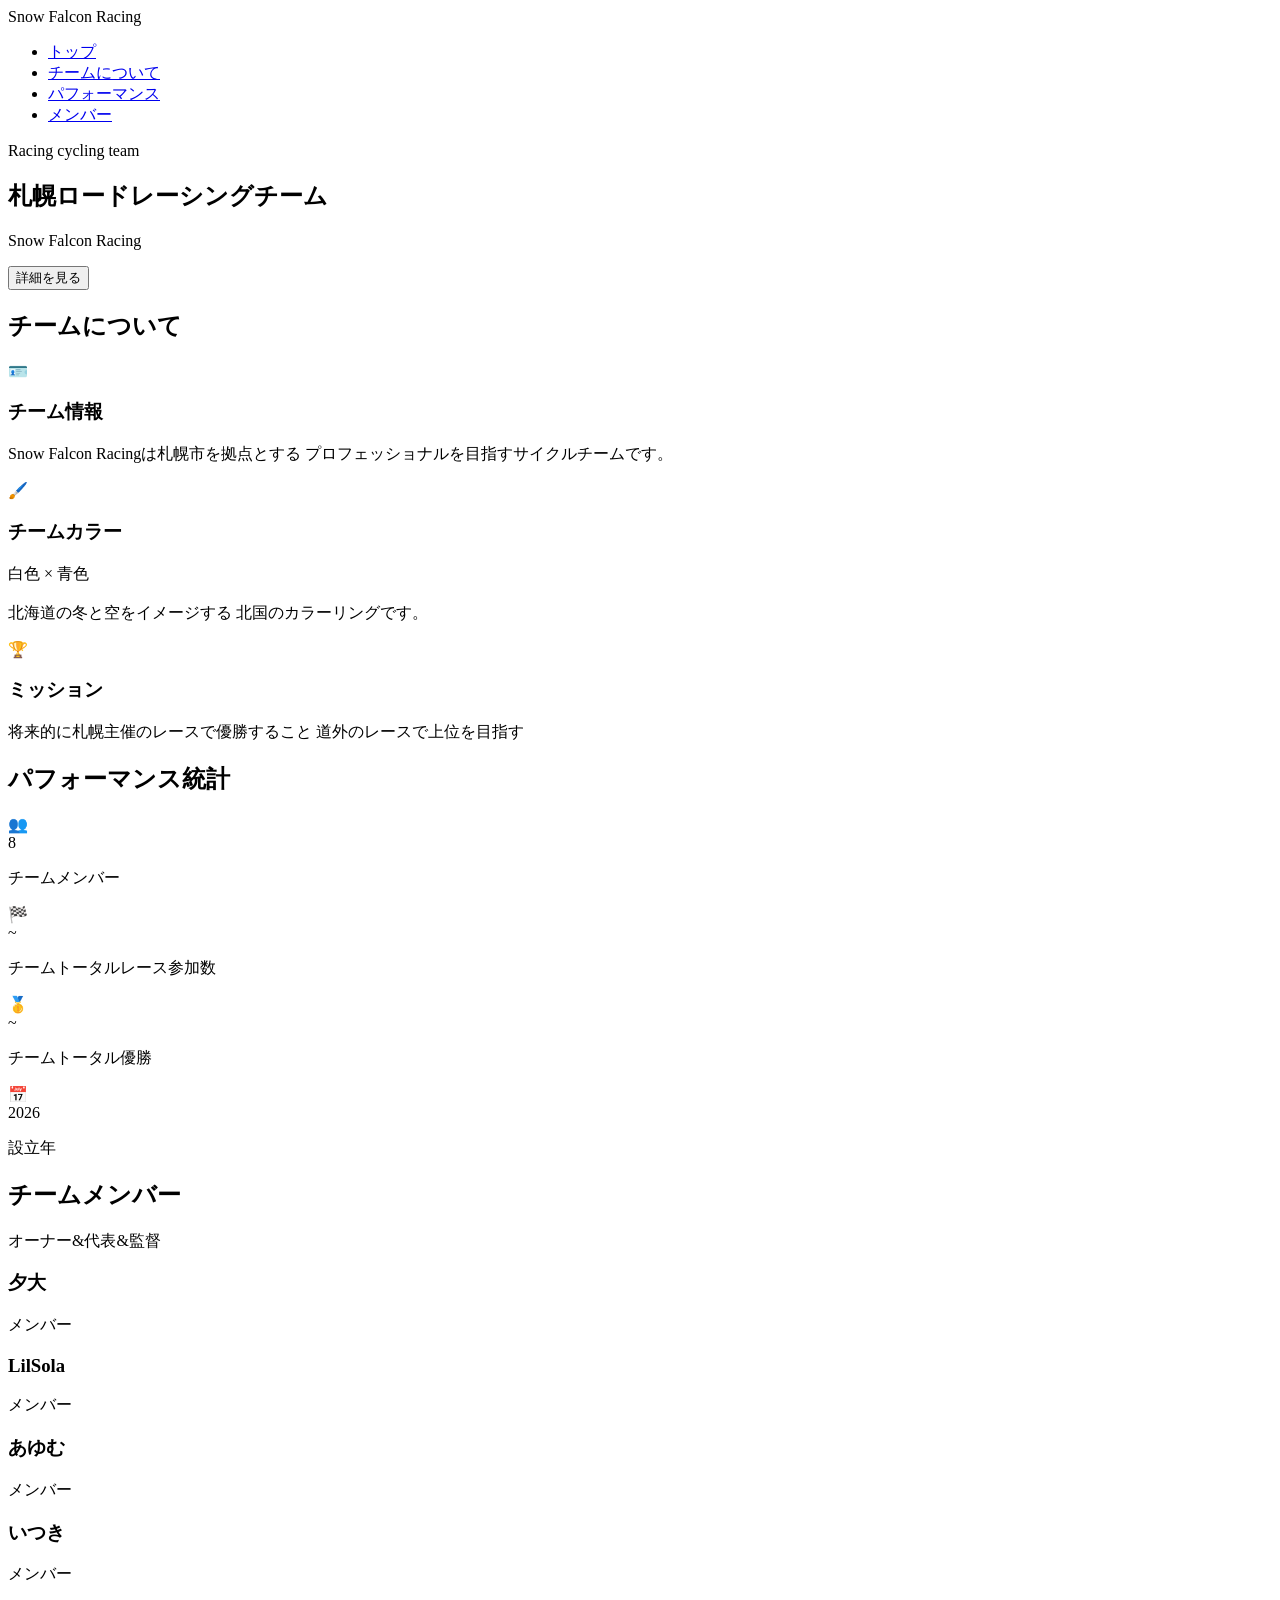
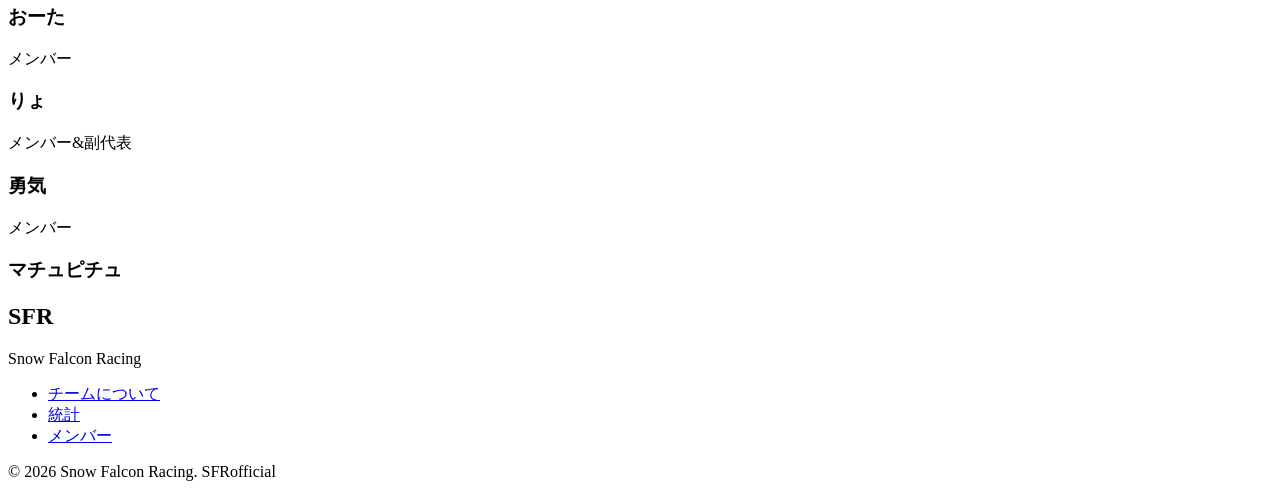
==== index.html @ 0fd49807 "Update index.html" ====
<!DOCTYPE html>
<html lang="ja">
<head>
    <meta charset="UTF-8">
    <meta name="viewport" content="width=device-width, initial-scale=1.0">
    <title>Snow Falcon Racing | SFR - Racing cycling team</title>
    
    <link rel="preconnect" href="https://fonts.googleapis.com">
    <link rel="preconnect" href="https://fonts.gstatic.com" crossorigin>
    <link href="https://fonts.googleapis.com/css2?family=Montserrat:wght@300;400;600;700;800;900&family=Noto+Sans+JP:wght@300;400;500;700;900&family=Space+Grotesk:wght@500;700&display=swap" rel="stylesheet">
    
    <link rel="stylesheet" href="style.css">
</head>

<body>

<header>
    <div class="nav">
        <div class="logo">
            <span class="logo-text">Snow Falcon Racing</span>
        </div>

        <ul>
            <li><a href="#hero">トップ</a></li>
            <li><a href="#about">チームについて</a></li>
            <li><a href="#stats">パフォーマンス</a></li>
            <li><a href="#members">メンバー</a></li>
        </ul>
    </div>
</header>

<section class="hero" id="hero">
    <div class="hero-content">
        <div class="hero-badge hidden">Racing cycling team</div>
        <h1>札幌ロードレーシングチーム</h1>
        <p class="hero-subtitle">Snow Falcon Racing</p>
        <button class="hero-btn">詳細を見る</button>
    </div>
    <div class="hero-decor"></div>
</section>

<section id="about" class="about-section">
    <div class="section-header">
        <h2 class="section-title hidden">チームについて</h2>
        <div class="section-underline"></div>
    </div>

    <div class="about">
        <div class="about-box hidden">
            <div class="about-icon">🪪</div>
            <h3>チーム情報</h3>
            <p>
                Snow Falcon Racingは札幌市を拠点とする
                プロフェッショナルを目指すサイクルチームです。
            </p>
        </div>

        <div class="about-box hidden">
            <div class="about-icon">🖌️</div>
            <h3>チームカラー</h3>
            <p>
                白色 × 青色<br><br>
               北海道の冬と空をイメージする
                北国のカラーリングです。
            </p>
        </div>

        <div class="about-box hidden">
            <div class="about-icon">🏆</div>
            <h3>ミッション</h3>
            <p>
                将来的に札幌主催のレースで優勝すること
                道外のレースで上位を目指す
            </p>
        </div>
    </div>
</section>

<section id="stats" class="stats-section">
    <div class="section-header">
        <h2 class="section-title hidden">パフォーマンス統計</h2>
        <div class="section-underline"></div>
    </div>

    <div class="stats">
        <div class="stat hidden">
            <div class="stat-icon">👥</div>
            <div class="number" data-target="8">8</div>
            <p>チームメンバー</p>
        </div>

        <div class="stat hidden">
            <div class="stat-icon">🏁</div>
            <div class="number" data-target="~">~</div>
            <p>チームトータルレース参加数</p>
        </div>

        <div class="stat hidden">
            <div class="stat-icon">🥇</div>
            <div class="number" data-target="~">~</div>
            <p>チームトータル優勝</p>
        </div>

        <div class="stat hidden">
            <div class="stat-icon">📅</div>
            <div class="number" data-target="2026">2026</div>
            <p>設立年</p>
        </div>
    </div>
</section>

<section id="members" class="members-section">
    <div class="section-header">
        <h2 class="section-title hidden">チームメンバー</h2>
        <div class="section-underline"></div>
    </div>

    <div class="members">
        <div class="member hidden">
            <div class="member-card">
                <div class="member-avatar" style="background: linear-gradient(135deg, #0066ff 0%, #0052cc 100%);"></div>
                <div class="member-badge">オーナー&代表&監督</div>
                <h3>夕大</h3>
            </div>
        </div>

        <div class="member hidden">
            <div class="member-card">
                <div class="member-avatar" style="background: linear-gradient(135deg, #00d4ff 0%, #0099ff 100%);"></div>
                <div class="member-badge">メンバー</div>
                <h3>LilSola</h3>
            </div>
        </div>

        <div class="member hidden">
            <div class="member-card">
                <div class="member-avatar" style="background: linear-gradient(135deg, #00d4ff 0%, #0099ff 100%);"></div>
                <div class="member-badge">メンバー</div>
                <h3>あゆむ</h3>
            </div>
        </div>

        <div class="member hidden">
            <div class="member-card">
                <div class="member-avatar" style="background: linear-gradient(135deg, #00d4ff 0%, #0099ff 100%);"></div>
                <div class="member-badge">メンバー</div>
                <h3>いつき</h3>
            </div>
        </div>

        <div class="member hidden">
            <div class="member-card">
                <div class="member-avatar" style="background: linear-gradient(135deg, #00d4ff 0%, #0099ff 100%);"></div>
                <div class="member-badge">メンバー</div>
                <h3>おーた</h3>
            </div>
        </div>

        <div class="member hidden">
            <div class="member-card">
                <div class="member-avatar" style="background: linear-gradient(135deg, #00d4ff 0%, #0099ff 100%);"></div>
                <div class="member-badge">メンバー</div>
                <h3>りょ</h3>
            </div>
        </div>

        <div class="member hidden">
            <div class="member-card">
                <div class="member-avatar" style="background: linear-gradient(135deg, #00d4ff 0%, #0099ff 100%);"></div>
                <div class="member-badge">メンバー&副代表</div>
                <h3>勇気</h3>
            </div>
        </div>

        <div class="member hidden">
            <div class="member-card">
                <div class="member-avatar" style="background: linear-gradient(135deg, #00d4ff 0%, #0099ff 100%);"></div>
                <div class="member-badge">メンバー</div>
                <h3>マチュピチュ</h3>
            </div>
        </div>
    </div>
</section>

<footer>
    <div class="footer-content">
        <div class="footer-brand">
            <h2>SFR</h2>
            <p>Snow Falcon Racing</p>
        </div>
        <div class="footer-links">
            <ul>
                <li><a href="#about">チームについて</a></li>
                <li><a href="#stats">統計</a></li>
                <li><a href="#members">メンバー</a></li>
            </ul>
        </div>
        <div class="footer-info">
            <p>&copy; 2026 Snow Falcon Racing. SFRofficial</p>
        </div>
    </div>
</footer>

<script src="script.js"></script>
</body>
</html>
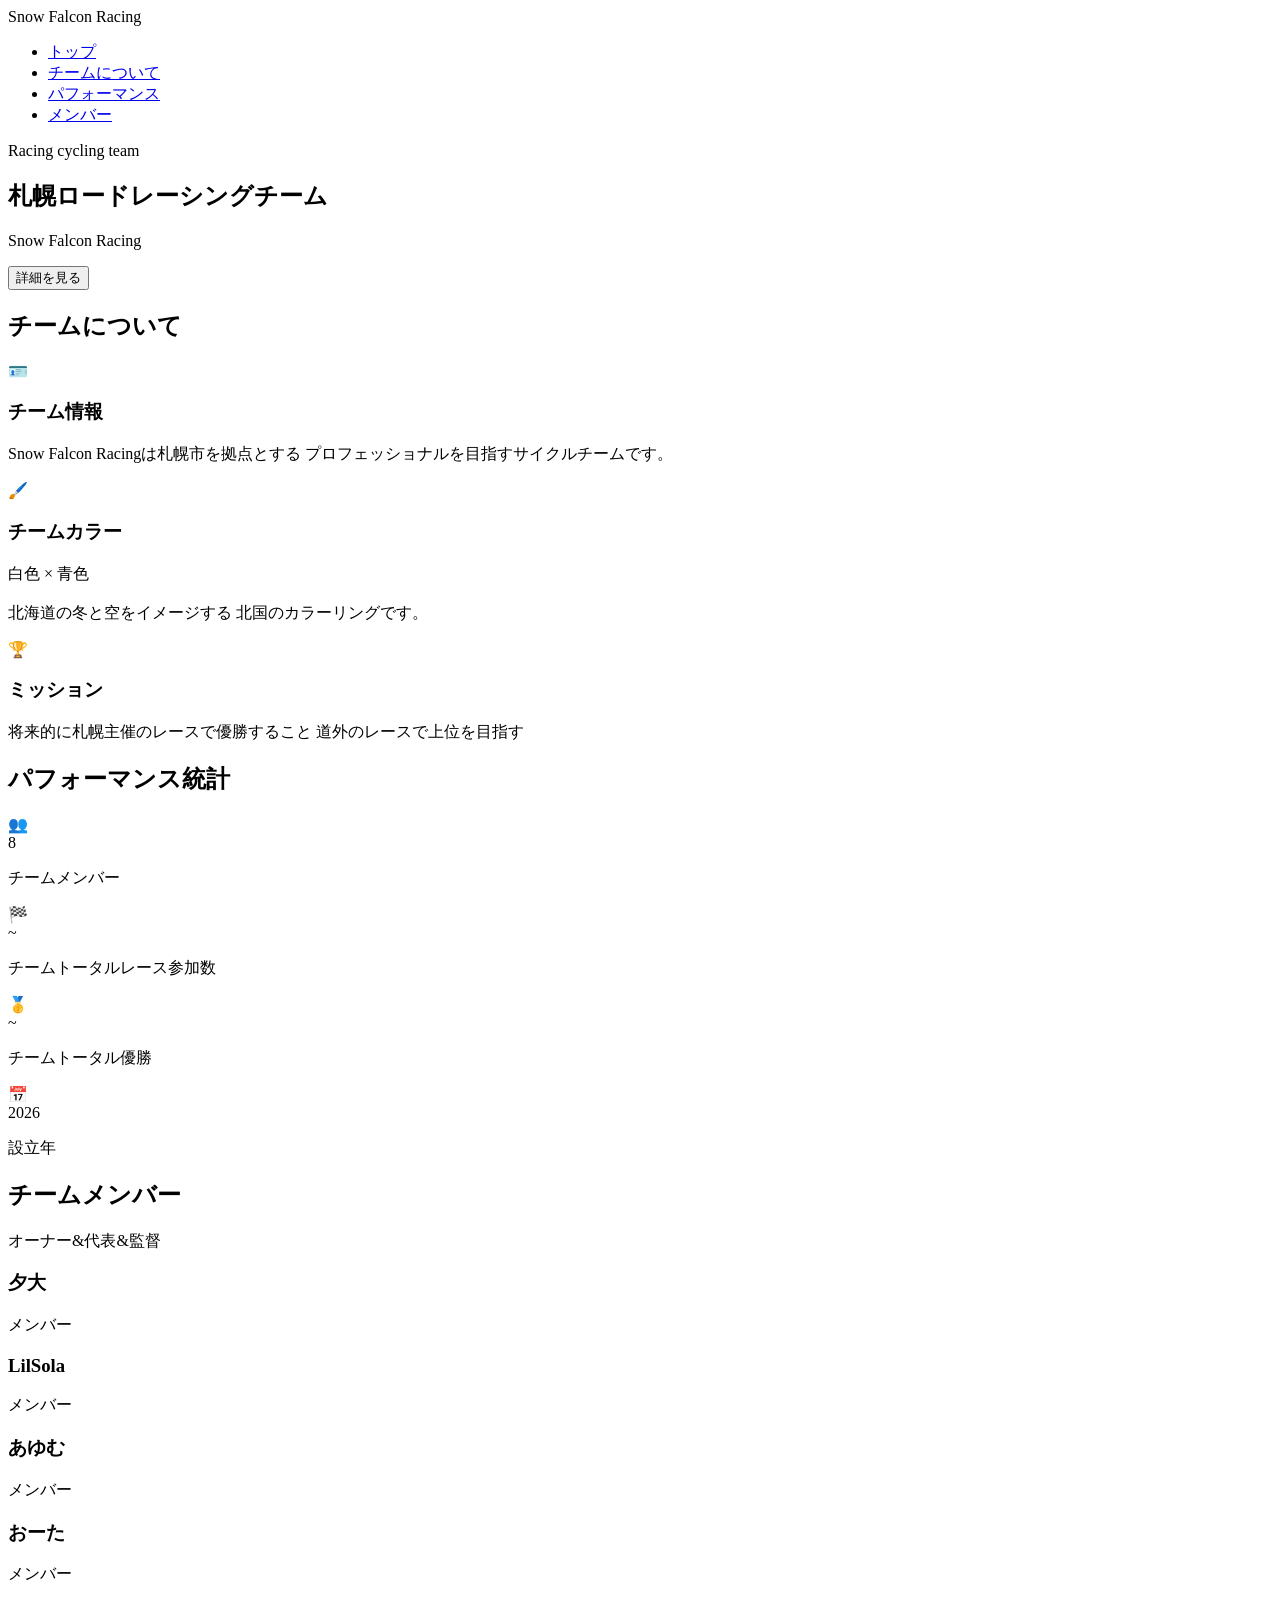
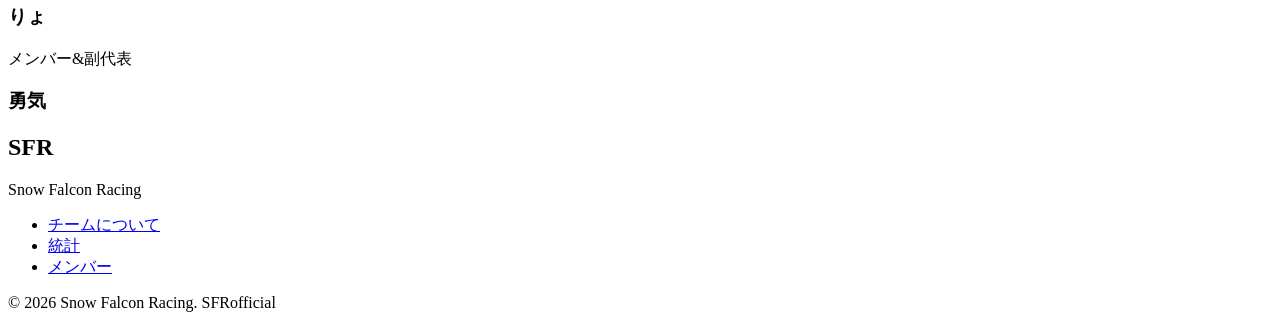
==== commit cc723d40: "Update index.html" ====
--- a/index.html
+++ b/index.html
@@ -144,14 +144,6 @@
             <div class="member-card">
                 <div class="member-avatar" style="background: linear-gradient(135deg, #00d4ff 0%, #0099ff 100%);"></div>
                 <div class="member-badge">メンバー</div>
-                <h3>いつき</h3>
-            </div>
-        </div>
-
-        <div class="member hidden">
-            <div class="member-card">
-                <div class="member-avatar" style="background: linear-gradient(135deg, #00d4ff 0%, #0099ff 100%);"></div>
-                <div class="member-badge">メンバー</div>
                 <h3>おーた</h3>
             </div>
         </div>
@@ -169,14 +161,6 @@
                 <div class="member-avatar" style="background: linear-gradient(135deg, #00d4ff 0%, #0099ff 100%);"></div>
                 <div class="member-badge">メンバー&副代表</div>
                 <h3>勇気</h3>
-            </div>
-        </div>
-
-        <div class="member hidden">
-            <div class="member-card">
-                <div class="member-avatar" style="background: linear-gradient(135deg, #00d4ff 0%, #0099ff 100%);"></div>
-                <div class="member-badge">メンバー</div>
-                <h3>マチュピチュ</h3>
             </div>
         </div>
     </div>
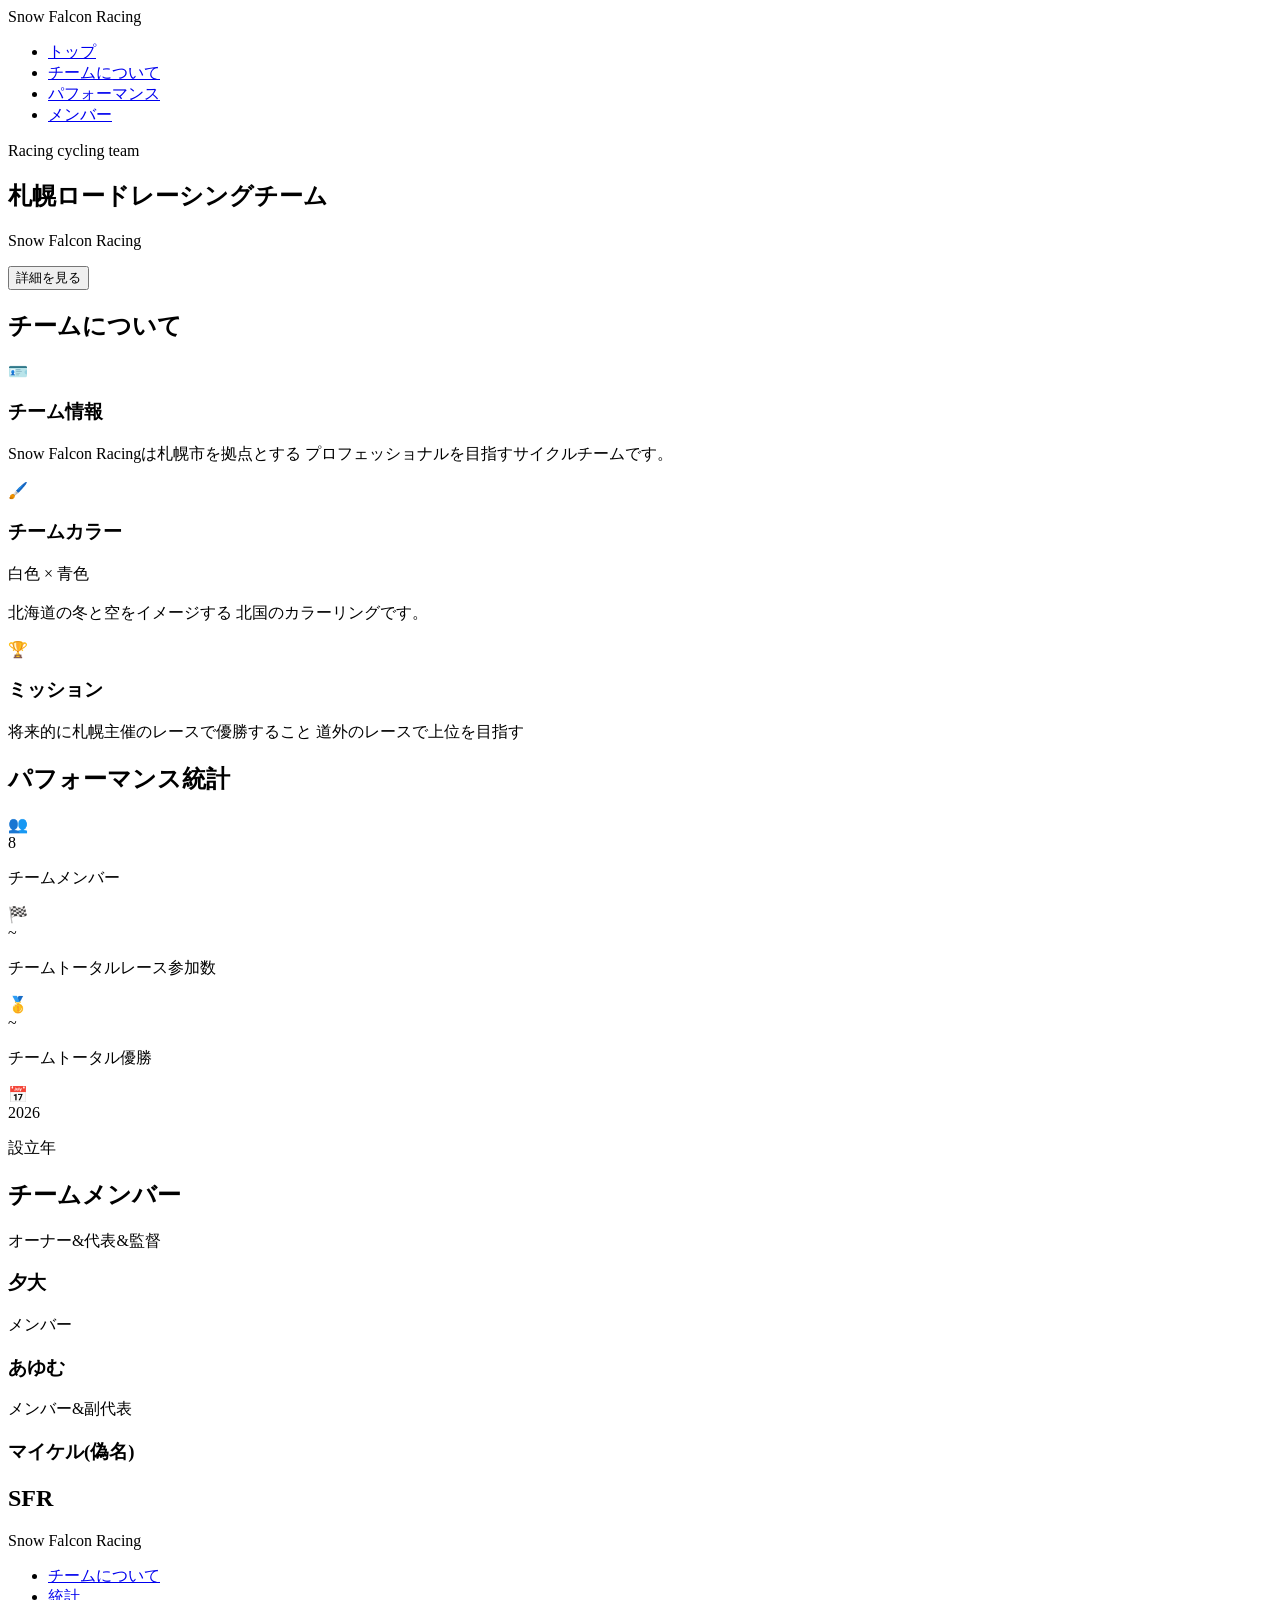
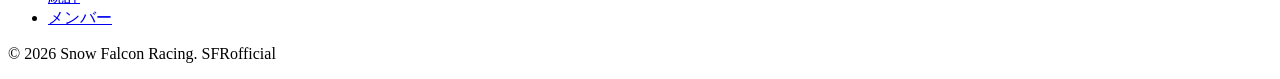
==== commit 43ab55b0: "Update index.html" ====
--- a/index.html
+++ b/index.html
@@ -3,7 +3,9 @@
 <head>
     <meta charset="UTF-8">
     <meta name="viewport" content="width=device-width, initial-scale=1.0">
+    <meta name="google-site-verification" content="M2JItRleHgGMWrT77ZEHd4UC_rZII-QLn0XaBWPsaT0" />
     <title>Snow Falcon Racing | SFR - Racing cycling team</title>
+    <meta name='description' content='Snow Falcon Racingは札幌市を拠点とする プロフェッショナルを目指すサイクルチームです。'>
     
     <link rel="preconnect" href="https://fonts.googleapis.com">
     <link rel="preconnect" href="https://fonts.gstatic.com" crossorigin>
@@ -128,14 +130,6 @@
             <div class="member-card">
                 <div class="member-avatar" style="background: linear-gradient(135deg, #00d4ff 0%, #0099ff 100%);"></div>
                 <div class="member-badge">メンバー</div>
-                <h3>LilSola</h3>
-            </div>
-        </div>
-
-        <div class="member hidden">
-            <div class="member-card">
-                <div class="member-avatar" style="background: linear-gradient(135deg, #00d4ff 0%, #0099ff 100%);"></div>
-                <div class="member-badge">メンバー</div>
                 <h3>あゆむ</h3>
             </div>
         </div>
@@ -143,24 +137,8 @@
         <div class="member hidden">
             <div class="member-card">
                 <div class="member-avatar" style="background: linear-gradient(135deg, #00d4ff 0%, #0099ff 100%);"></div>
-                <div class="member-badge">メンバー</div>
-                <h3>おーた</h3>
-            </div>
-        </div>
-
-        <div class="member hidden">
-            <div class="member-card">
-                <div class="member-avatar" style="background: linear-gradient(135deg, #00d4ff 0%, #0099ff 100%);"></div>
-                <div class="member-badge">メンバー</div>
-                <h3>りょ</h3>
-            </div>
-        </div>
-
-        <div class="member hidden">
-            <div class="member-card">
-                <div class="member-avatar" style="background: linear-gradient(135deg, #00d4ff 0%, #0099ff 100%);"></div>
                 <div class="member-badge">メンバー&副代表</div>
-                <h3>勇気</h3>
+                <h3>マイケル(偽名)</h3>
             </div>
         </div>
     </div>
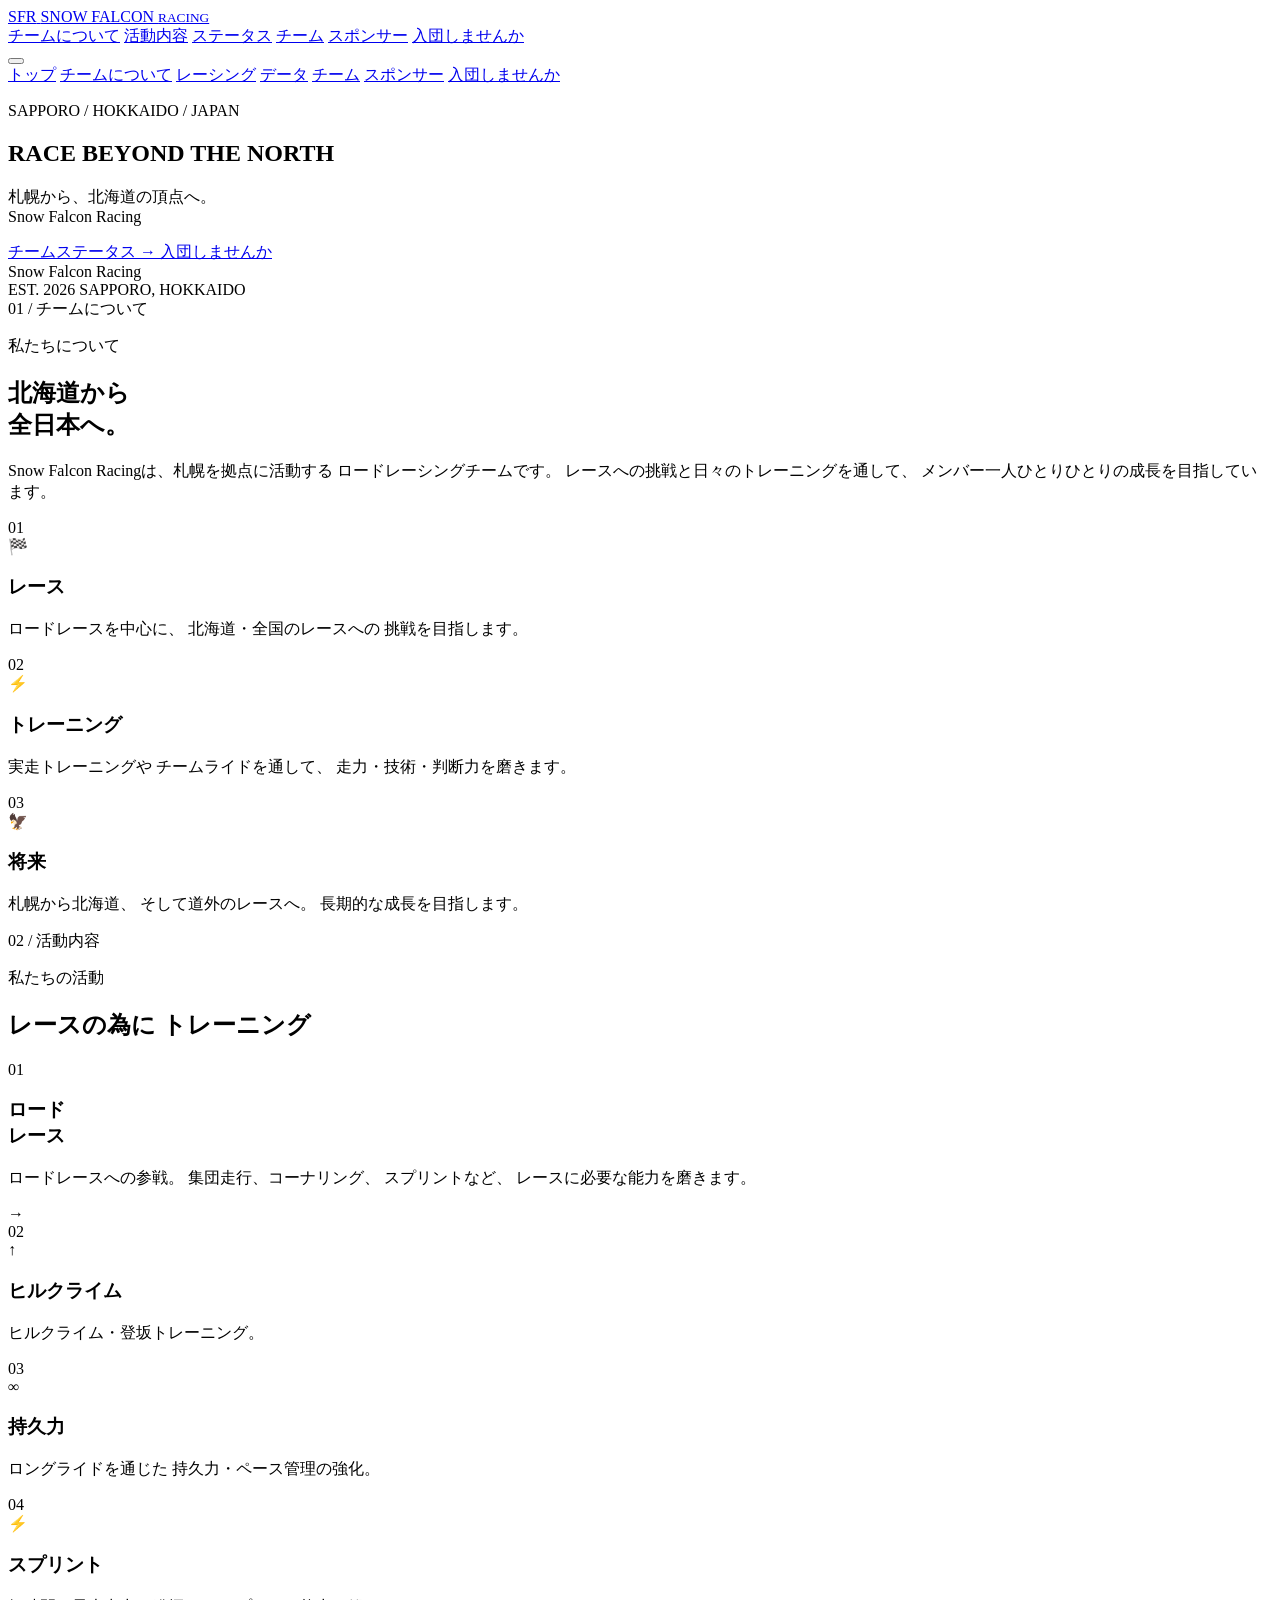
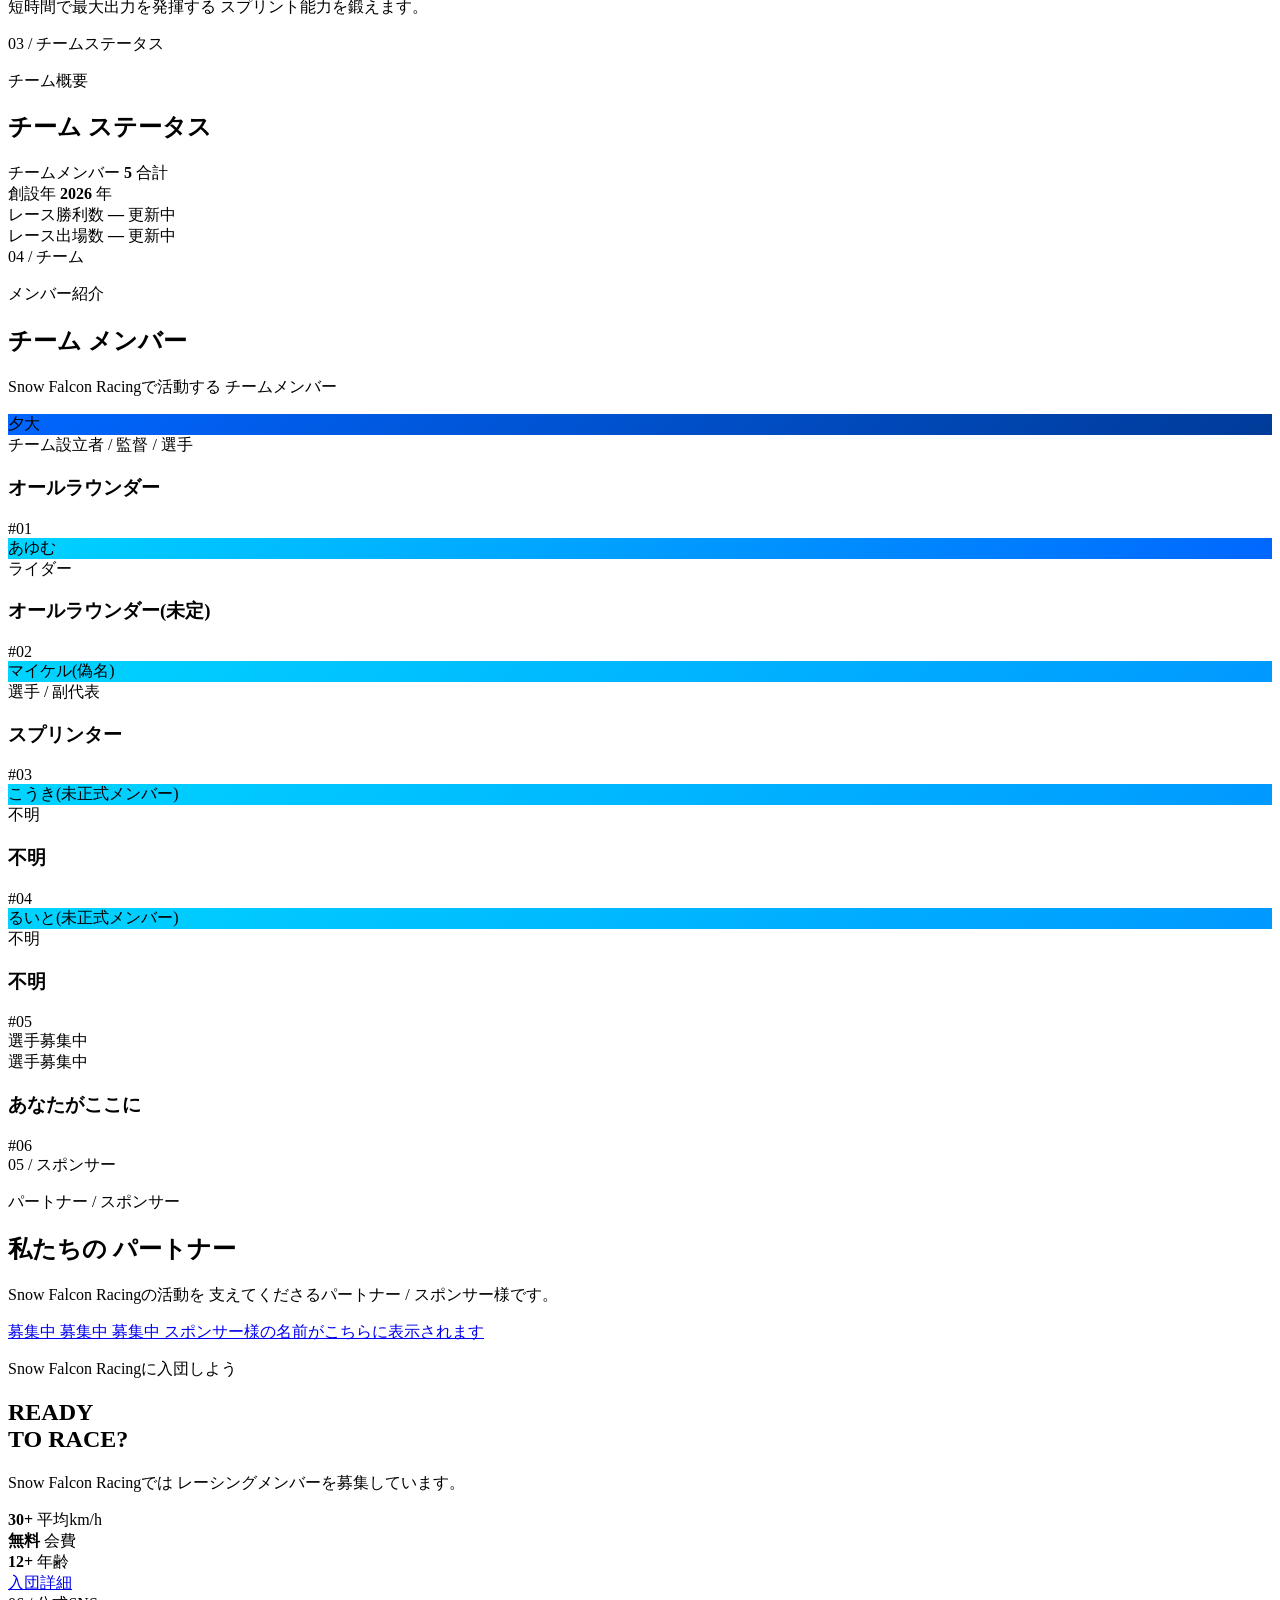
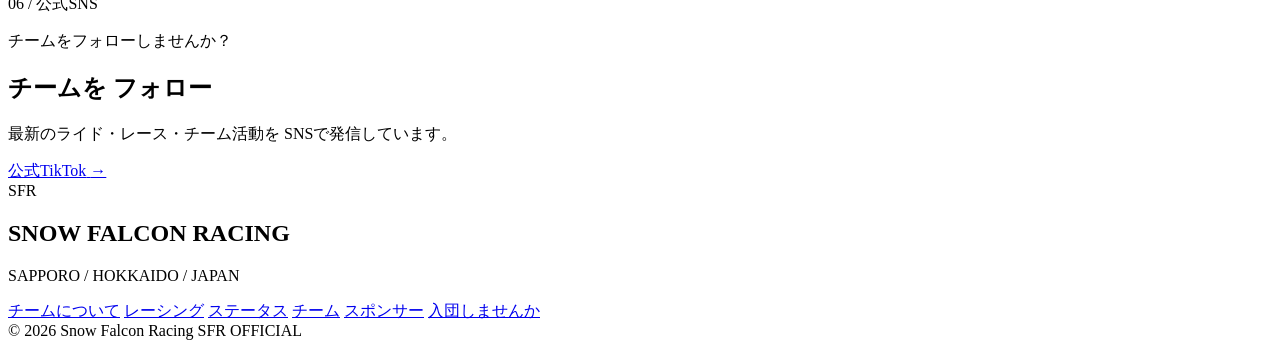
==== commit 515098d4: "Update index.html" ====
--- a/index.html
+++ b/index.html
@@ -3,166 +3,886 @@
 <head>
     <meta charset="UTF-8">
     <meta name="viewport" content="width=device-width, initial-scale=1.0">
-    <meta name="google-site-verification" content="M2JItRleHgGMWrT77ZEHd4UC_rZII-QLn0XaBWPsaT0" />
-    <title>Snow Falcon Racing | SFR - Racing cycling team</title>
-    <meta name='description' content='Snow Falcon Racingは札幌市を拠点とする プロフェッショナルを目指すサイクルチームです。'>
-    
+
+    <meta
+        name="google-site-verification"
+        content="M2JItRleHgGMWrT77ZEHd4UC_rZII-QLn0XaBWPsaT0"
+    >
+
+    <title>Snow Falcon Racing | SFR - Racing Cycling Team</title>
+
+    <meta
+        name="description"
+        content="Snow Falcon Racingは札幌を拠点に活動するロードレーシングチーム。北海道から全国のレースへ挑戦しています。"
+    >
+
     <link rel="preconnect" href="https://fonts.googleapis.com">
     <link rel="preconnect" href="https://fonts.gstatic.com" crossorigin>
-    <link href="https://fonts.googleapis.com/css2?family=Montserrat:wght@300;400;600;700;800;900&family=Noto+Sans+JP:wght@300;400;500;700;900&family=Space+Grotesk:wght@500;700&display=swap" rel="stylesheet">
-    
+
+    <link
+        href="https://fonts.googleapis.com/css2?family=Montserrat:wght@300;400;600;700;800;900&family=Noto+Sans+JP:wght@300;400;500;700;900&family=Space+Grotesk:wght@500;700&display=swap"
+        rel="stylesheet"
+    >
+
     <link rel="stylesheet" href="style.css">
 </head>
 
 <body>
 
-<header>
+<!-- =========================
+     HEADER
+========================= -->
+
+<header class="site-header">
+
     <div class="nav">
-        <div class="logo">
-            <span class="logo-text">Snow Falcon Racing</span>
-        </div>
-
-        <ul>
-            <li><a href="#hero">トップ</a></li>
-            <li><a href="#about">チームについて</a></li>
-            <li><a href="#stats">パフォーマンス</a></li>
-            <li><a href="#members">メンバー</a></li>
-        </ul>
-    </div>
+
+        <a href="#hero" class="logo">
+            <span class="logo-mark">SFR</span>
+
+            <span class="logo-text">
+                SNOW FALCON
+                <small>RACING</small>
+            </span>
+        </a>
+
+        <nav class="desktop-nav">
+            <a href="#about">チームについて</a>
+            <a href="#racing">活動内容</a>
+            <a href="#stats">ステータス</a>
+            <a href="#members">チーム</a>
+            <a href="#sponsors">スポンサー</a>
+            <a href="#join" class="nav-join">入団しませんか</a>
+        </nav>
+
+        <button class="menu-button" aria-label="メニュー">
+            <span></span>
+            <span></span>
+            <span></span>
+        </button>
+
+    </div>
+
 </header>
 
+
+<!-- =========================
+     MOBILE MENU
+========================= -->
+
+<div class="mobile-menu">
+
+    <a href="#hero">トップ</a>
+    <a href="#about">チームについて</a>
+    <a href="#racing">レーシング</a>
+    <a href="#stats">データ</a>
+    <a href="#members">チーム</a>
+    <a href="#sponsors">スポンサー</a>
+    <a href="#join">入団しませんか</a>
+
+</div>
+
+
+<main>
+
+<!-- =========================
+     HERO
+========================= -->
+
 <section class="hero" id="hero">
+
+    <div class="hero-grid"></div>
+
     <div class="hero-content">
-        <div class="hero-badge hidden">Racing cycling team</div>
-        <h1>札幌ロードレーシングチーム</h1>
-        <p class="hero-subtitle">Snow Falcon Racing</p>
-        <button class="hero-btn">詳細を見る</button>
-    </div>
-    <div class="hero-decor"></div>
+
+        <p class="hero-kicker">
+            SAPPORO / HOKKAIDO / JAPAN
+        </p>
+
+        <h1>
+            RACE
+            <span>BEYOND</span>
+            THE NORTH
+        </h1>
+
+        <p class="hero-description">
+            札幌から、北海道の頂点へ。<br>
+            Snow Falcon Racing
+        </p>
+
+        <div class="hero-buttons">
+
+            <a href="#about" class="primary-button">
+                チームステータス
+                <span>→</span>
+            </a>
+
+            <a href="#join" class="secondary-button">
+                入団しませんか
+            </a>
+
+        </div>
+
+    </div>
+
+    <div class="hero-side-text">
+        Snow Falcon Racing
+    </div>
+
+    <div class="hero-bottom">
+
+        <span>EST. 2026</span>
+
+        <span class="hero-line"></span>
+
+        <span>SAPPORO, HOKKAIDO</span>
+
+    </div>
+
 </section>
 
-<section id="about" class="about-section">
+
+<!-- =========================
+     ABOUT
+========================= -->
+
+<section id="about" class="about-section section">
+
+    <div class="section-label">
+        01 / チームについて
+    </div>
+
     <div class="section-header">
-        <h2 class="section-title hidden">チームについて</h2>
-        <div class="section-underline"></div>
-    </div>
-
-    <div class="about">
-        <div class="about-box hidden">
-            <div class="about-icon">🪪</div>
-            <h3>チーム情報</h3>
+
+        <div>
+            <p class="eyebrow">私たちについて</p>
+
+            <h2>
+                北海道から<br>
+                <span>全日本へ。</span>
+            </h2>
+        </div>
+
+        <p class="section-lead">
+            Snow Falcon Racingは、札幌を拠点に活動する
+            ロードレーシングチームです。
+            レースへの挑戦と日々のトレーニングを通して、
+            メンバー一人ひとりひとりの成長を目指しています。
+        </p>
+
+    </div>
+
+
+    <div class="about-grid">
+
+        <article class="about-card">
+
+            <span class="card-number">01</span>
+
+            <div class="about-icon">
+                🏁
+            </div>
+
+            <h3>レース</h3>
+
             <p>
-                Snow Falcon Racingは札幌市を拠点とする
-                プロフェッショナルを目指すサイクルチームです。
+                ロードレースを中心に、
+                北海道・全国のレースへの
+                挑戦を目指します。
             </p>
-        </div>
-
-        <div class="about-box hidden">
-            <div class="about-icon">🖌️</div>
-            <h3>チームカラー</h3>
+
+        </article>
+
+
+        <article class="about-card">
+
+            <span class="card-number">02</span>
+
+            <div class="about-icon">
+                ⚡
+            </div>
+
+            <h3>トレーニング</h3>
+
             <p>
-                白色 × 青色<br><br>
-               北海道の冬と空をイメージする
-                北国のカラーリングです。
+                実走トレーニングや
+                チームライドを通して、
+                走力・技術・判断力を磨きます。
             </p>
-        </div>
-
-        <div class="about-box hidden">
-            <div class="about-icon">🏆</div>
-            <h3>ミッション</h3>
+
+        </article>
+
+
+        <article class="about-card">
+
+            <span class="card-number">03</span>
+
+            <div class="about-icon">
+                🦅
+            </div>
+
+            <h3>将来</h3>
+
             <p>
-                将来的に札幌主催のレースで優勝すること
-                道外のレースで上位を目指す
+                札幌から北海道、
+                そして道外のレースへ。
+                長期的な成長を目指します。
             </p>
-        </div>
-    </div>
+
+        </article>
+
+    </div>
+
 </section>
 
-<section id="stats" class="stats-section">
+
+<!-- =========================
+     RACING
+========================= -->
+
+<section id="racing" class="racing-section section">
+
+    <div class="section-label">
+        02 / 活動内容
+    </div>
+
+    <div class="racing-heading">
+
+        <p class="eyebrow">私たちの活動</p>
+
+        <h2>
+            レースの為に
+            <span>トレーニング</span>
+        </h2>
+
+    </div>
+
+
+    <div class="racing-grid">
+
+        <article class="race-card race-main">
+
+            <div class="race-overlay"></div>
+
+            <div class="race-content">
+
+                <span class="race-number">01</span>
+
+                <h3>
+                    ロード<br>
+                    レース
+                </h3>
+
+                <p>
+                    ロードレースへの参戦。
+                    集団走行、コーナリング、
+                    スプリントなど、
+                    レースに必要な能力を磨きます。
+                </p>
+
+                <span class="race-arrow">→</span>
+
+            </div>
+
+        </article>
+
+
+        <article class="race-card">
+
+            <span class="race-number">02</span>
+
+            <div class="race-symbol">↑</div>
+
+            <h3>ヒルクライム</h3>
+
+            <p>
+                ヒルクライム・登坂トレーニング。
+            </p>
+
+        </article>
+
+
+        <article class="race-card">
+
+            <span class="race-number">03</span>
+
+            <div class="race-symbol">∞</div>
+
+            <h3>持久力</h3>
+
+            <p>
+                ロングライドを通じた
+                持久力・ペース管理の強化。
+            </p>
+
+        </article>
+
+
+        <article class="race-card">
+
+            <span class="race-number">04</span>
+
+            <div class="race-symbol">⚡</div>
+
+            <h3>スプリント</h3>
+
+            <p>
+                短時間で最大出力を発揮する
+                スプリント能力を鍛えます。
+            </p>
+
+        </article>
+
+    </div>
+
+</section>
+
+
+<!-- =========================
+     TEAM DATA
+========================= -->
+
+<section id="stats" class="stats-section section">
+
+    <div class="section-label">
+        03 / チームステータス
+    </div>
+
+    <div class="stats-header">
+
+        <p class="eyebrow">チーム概要</p>
+
+        <h2>
+            チーム
+            <span>ステータス</span>
+        </h2>
+
+    </div>
+
+
+    <div class="stats-grid">
+
+        <div class="stat-card">
+
+            <span class="stat-label">
+                チームメンバー
+            </span>
+
+            <strong
+                class="number"
+                data-target="5"
+            >
+                5
+            </strong>
+
+            <span class="stat-unit">
+                合計
+            </span>
+
+        </div>
+
+
+        <div class="stat-card">
+
+            <span class="stat-label">
+                創設年
+            </span>
+
+            <strong
+                class="number"
+                data-target="2026"
+            >
+                2026
+            </strong>
+
+            <span class="stat-unit">
+                年
+            </span>
+
+        </div>
+
+
+        <div class="stat-card">
+
+            <span class="stat-label">
+                レース勝利数
+            </span>
+
+            <strong class="number">
+                —
+            </strong>
+
+            <span class="stat-unit">
+                更新中
+            </span>
+
+        </div>
+
+
+        <div class="stat-card">
+
+            <span class="stat-label">
+                レース出場数
+            </span>
+
+            <strong class="number">
+                —
+            </strong>
+
+            <span class="stat-unit">
+                更新中
+            </span>
+
+        </div>
+
+    </div>
+
+</section>
+
+
+<!-- =========================
+     MEMBERS
+========================= -->
+
+<section id="members" class="members-section section">
+
+    <div class="section-label">
+        04 / チーム
+    </div>
+
     <div class="section-header">
-        <h2 class="section-title hidden">パフォーマンス統計</h2>
-        <div class="section-underline"></div>
-    </div>
-
-    <div class="stats">
-        <div class="stat hidden">
-            <div class="stat-icon">👥</div>
-            <div class="number" data-target="8">8</div>
-            <p>チームメンバー</p>
-        </div>
-
-        <div class="stat hidden">
-            <div class="stat-icon">🏁</div>
-            <div class="number" data-target="~">~</div>
-            <p>チームトータルレース参加数</p>
-        </div>
-
-        <div class="stat hidden">
-            <div class="stat-icon">🥇</div>
-            <div class="number" data-target="~">~</div>
-            <p>チームトータル優勝</p>
-        </div>
-
-        <div class="stat hidden">
-            <div class="stat-icon">📅</div>
-            <div class="number" data-target="2026">2026</div>
-            <p>設立年</p>
-        </div>
-    </div>
+
+        <div>
+
+            <p class="eyebrow">
+                メンバー紹介
+            </p>
+
+            <h2>
+                チーム
+                <span>メンバー</span>
+            </h2>
+
+        </div>
+
+        <p class="section-lead">
+            Snow Falcon Racingで活動する
+            チームメンバー
+        </p>
+
+    </div>
+
+
+    <div class="members-grid">
+
+
+        <!-- YUTA -->
+
+        <article class="member-card">
+
+            <div
+                class="member-avatar"
+                style="background:
+                linear-gradient(
+                    135deg,
+                    #0066ff,
+                    #003b99
+                );"
+            >
+
+                <span>夕大</span>
+
+            </div>
+
+            <div class="member-info">
+
+                <span class="member-role">
+                    チーム設立者 / 監督 / 選手
+                </span>
+
+                <h3>オールラウンダー</h3>
+
+                <span class="member-number">
+                    #01
+                </span>
+
+            </div>
+
+        </article>
+
+
+        <!-- AYUMU -->
+
+        <article class="member-card">
+
+            <div
+                class="member-avatar"
+                style="background:
+                linear-gradient(
+                    135deg,
+                    #00d4ff,
+                    #0066ff
+                );"
+            >
+
+                <span>あゆむ</span>
+
+            </div>
+
+            <div class="member-info">
+
+                <span class="member-role">
+                    ライダー
+                </span>
+
+                <h3>オールラウンダー(未定)</h3>
+
+                <span class="member-number">
+                    #02
+                </span>
+
+            </div>
+
+        </article>
+
+
+        <!-- MICHAEL -->
+
+        <article class="member-card">
+
+            <div
+                class="member-avatar"
+                style="background:
+                linear-gradient(
+                    135deg,
+                    #00d4ff,
+                    #0099ff
+                );"
+            >
+
+                <span>マイケル(偽名)</span>
+
+            </div>
+
+            <div class="member-info">
+
+                <span class="member-role">
+                    選手 / 副代表
+                </span>
+
+                <h3>スプリンター</h3>
+
+                <span class="member-number">
+                    #03
+                </span>
+
+            </div>
+
+        </article>
+
+
+
+        <article class="member-card">
+
+            <div
+                class="member-avatar"
+                style="background:
+                linear-gradient(
+                    135deg,
+                    #00d4ff,
+                    #0099ff
+                );"
+            >
+
+                <span>こうき(未正式メンバー)</span>
+
+            </div>
+
+            <div class="member-info">
+
+                <span class="member-role">
+                    不明
+                </span>
+
+                <h3>不明</h3>
+
+                <span class="member-number">
+                    #04
+                </span>
+
+            </div>
+
+        </article>
+
+
+        <article class="member-card">
+
+            <div
+                class="member-avatar"
+                style="background:
+                linear-gradient(
+                    135deg,
+                    #00d4ff,
+                    #0099ff
+                );"
+            >
+
+                <span>るいと(未正式メンバー)</span>
+
+            </div>
+
+            <div class="member-info">
+
+                <span class="member-role">
+                    不明
+                </span>
+
+                <h3>不明</h3>
+
+                <span class="member-number">
+                    #05
+                </span>
+
+            </div>
+
+        </article>
+
+
+        <!-- EMPTY -->
+
+        <article class="member-card member-open">
+
+            <div class="member-avatar">
+
+                <span>選手募集中</span>
+
+            </div>
+
+            <div class="member-info">
+
+                <span class="member-role">
+                    選手募集中
+                </span>
+
+                <h3>あなたがここに</h3>
+
+                <span class="member-number">
+                    #06
+                </span>
+
+            </div>
+
+        </article>
+
+
+    </div>
+
 </section>
 
-<section id="members" class="members-section">
-    <div class="section-header">
-        <h2 class="section-title hidden">チームメンバー</h2>
-        <div class="section-underline"></div>
-    </div>
-
-    <div class="members">
-        <div class="member hidden">
-            <div class="member-card">
-                <div class="member-avatar" style="background: linear-gradient(135deg, #0066ff 0%, #0052cc 100%);"></div>
-                <div class="member-badge">オーナー&代表&監督</div>
-                <h3>夕大</h3>
-            </div>
-        </div>
-
-        <div class="member hidden">
-            <div class="member-card">
-                <div class="member-avatar" style="background: linear-gradient(135deg, #00d4ff 0%, #0099ff 100%);"></div>
-                <div class="member-badge">メンバー</div>
-                <h3>あゆむ</h3>
-            </div>
-        </div>
-
-        <div class="member hidden">
-            <div class="member-card">
-                <div class="member-avatar" style="background: linear-gradient(135deg, #00d4ff 0%, #0099ff 100%);"></div>
-                <div class="member-badge">メンバー&副代表</div>
-                <h3>マイケル(偽名)</h3>
-            </div>
-        </div>
-    </div>
+
+<!-- =========================
+     SPONSORS
+========================= -->
+
+<section id="sponsors" class="sponsors-section section">
+
+    <div class="section-label">
+        05 / スポンサー
+    </div>
+
+    <div class="sponsors-heading">
+
+        <p class="eyebrow">
+            パートナー / スポンサー
+        </p>
+
+        <h2>
+            私たちの
+            <span>パートナー</span>
+        </h2>
+
+        <p>
+            Snow Falcon Racingの活動を
+            支えてくださるパートナー / スポンサー様です。
+        </p>
+
+    </div>
+
+
+    <div class="sponsor-list">
+
+        <a href="#" class="sponsor-item">
+            <span>募集中</span>
+        </a>
+
+        <a href="#" class="sponsor-item">
+            <span>募集中</span>
+        </a>
+
+        <a href="#" class="sponsor-item">
+            <span>募集中</span>
+        </a>
+
+        <a href="#" class="sponsor-item sponsor-open">
+            <span>スポンサー様の名前がこちらに表示されます</span>
+        </a>
+
+    </div>
+
 </section>
 
+
+<!-- =========================
+     JOIN
+========================= -->
+
+<section id="join" class="join-section">
+
+    <div class="join-grid"></div>
+
+    <div class="join-content">
+
+        <p class="eyebrow">
+            Snow Falcon Racingに入団しよう
+        </p>
+
+        <h2>
+            READY<br>
+            <span>TO RACE?</span>
+        </h2>
+
+        <p>
+            Snow Falcon Racingでは
+            レーシングメンバーを募集しています。
+        </p>
+
+        <div class="join-conditions">
+
+            <div>
+                <strong>30+</strong>
+                <span>平均km/h</span>
+            </div>
+
+            <div>
+                <strong>無料</strong>
+                <span>会費</span>
+            </div>
+
+            <div>
+                <strong>12+</strong>
+                <span>年齢</span>
+            </div>
+
+        </div>
+
+        <a href="https://forms.gle/41NjofFdTCi4YUd57" class="join-button">
+            入団詳細
+        </a>
+
+    </div>
+
+</section>
+
+
+<!-- =========================
+     SOCIAL
+========================= -->
+
+<section class="social-section section">
+
+    <div class="section-label">
+        06 / 公式SNS
+    </div>
+
+    <div class="social-content">
+
+        <p class="eyebrow">
+            チームをフォローしませんか？
+        </p>
+
+        <h2>
+            チームを
+            <span>フォロー</span>
+        </h2>
+
+        <p>
+            最新のライド・レース・チーム活動を
+            SNSで発信しています。
+        </p>
+
+
+        <div class="social-links">
+
+            <a href="#" class="social-link">
+                <span>公式TikTok</span>
+                <span>→</span>
+            </a>
+
+        </div>
+
+    </div>
+
+</section>
+
+</main>
+
+
+<!-- =========================
+     FOOTER
+========================= -->
+
 <footer>
-    <div class="footer-content">
+
+    <div class="footer-main">
+
         <div class="footer-brand">
-            <h2>SFR</h2>
-            <p>Snow Falcon Racing</p>
-        </div>
-        <div class="footer-links">
-            <ul>
-                <li><a href="#about">チームについて</a></li>
-                <li><a href="#stats">統計</a></li>
-                <li><a href="#members">メンバー</a></li>
-            </ul>
-        </div>
-        <div class="footer-info">
-            <p>&copy; 2026 Snow Falcon Racing. SFRofficial</p>
-        </div>
-    </div>
+
+            <div class="footer-logo">
+                SFR
+            </div>
+
+            <h2>
+                SNOW FALCON
+                <span>RACING</span>
+            </h2>
+
+            <p>
+                SAPPORO / HOKKAIDO / JAPAN
+            </p>
+
+        </div>
+
+
+        <div class="footer-nav">
+
+            <a href="#about">チームについて</a>
+            <a href="#racing">レーシング</a>
+            <a href="#stats">ステータス</a>
+            <a href="#members">チーム</a>
+            <a href="#sponsors">スポンサー</a>
+            <a href="#join">入団しませんか</a>
+
+        </div>
+
+    </div>
+
+
+    <div class="footer-bottom">
+
+        <span>
+            © 2026 Snow Falcon Racing
+        </span>
+
+        <span>
+            SFR OFFICIAL
+        </span>
+
+    </div>
+
 </footer>
 
+
 <script src="script.js"></script>
+
 </body>
 </html>
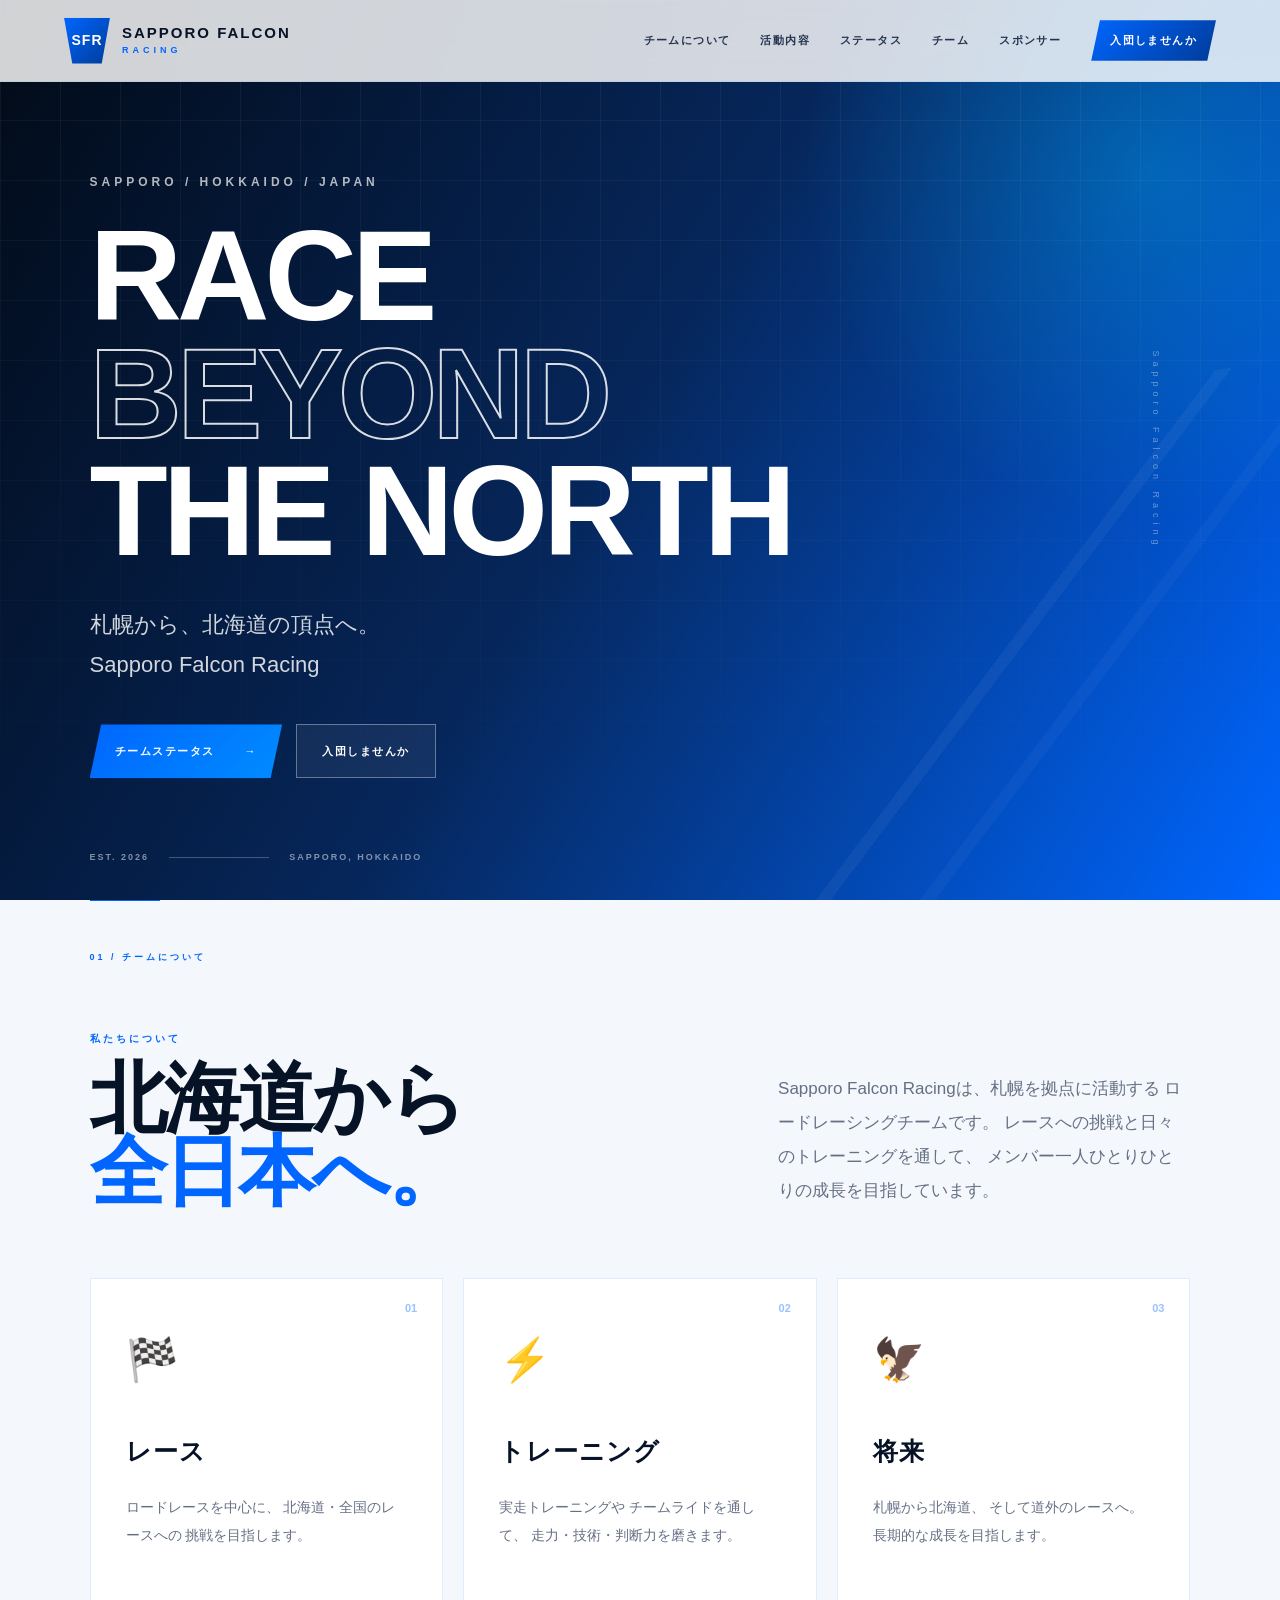
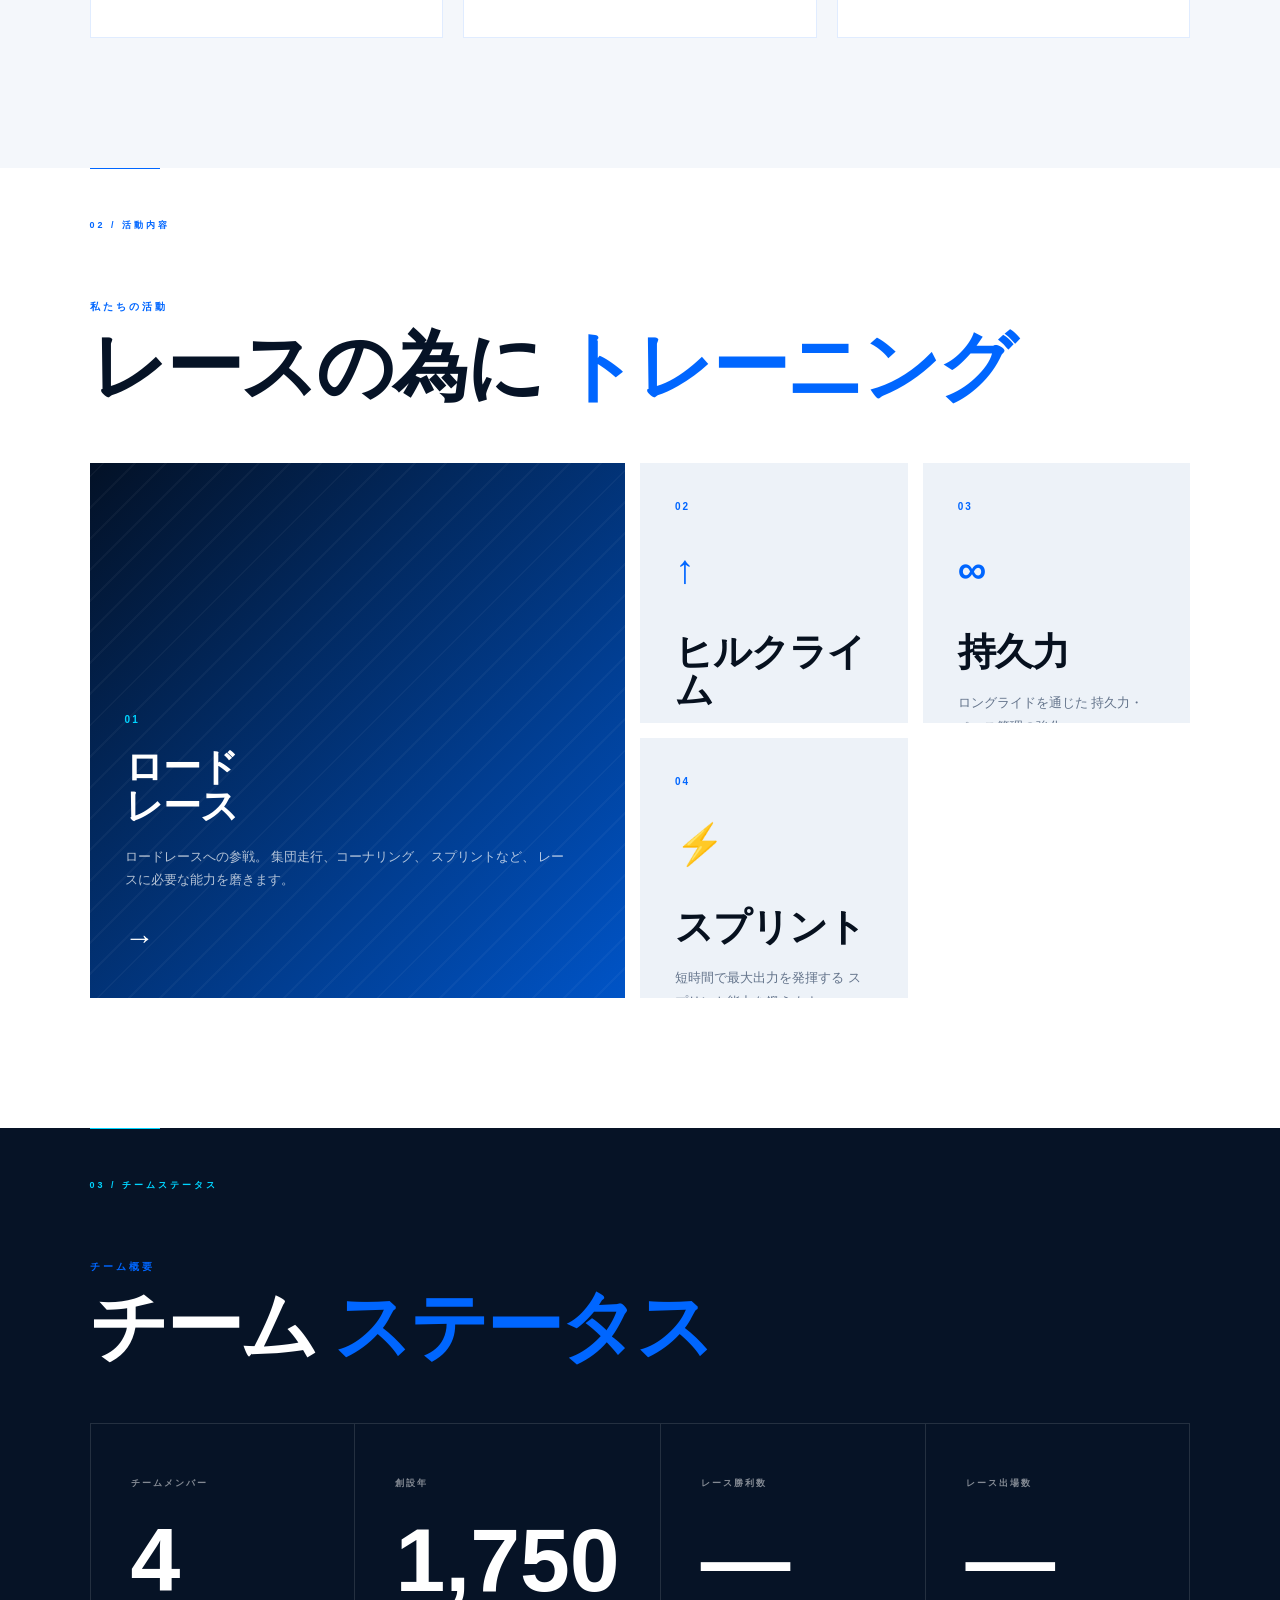
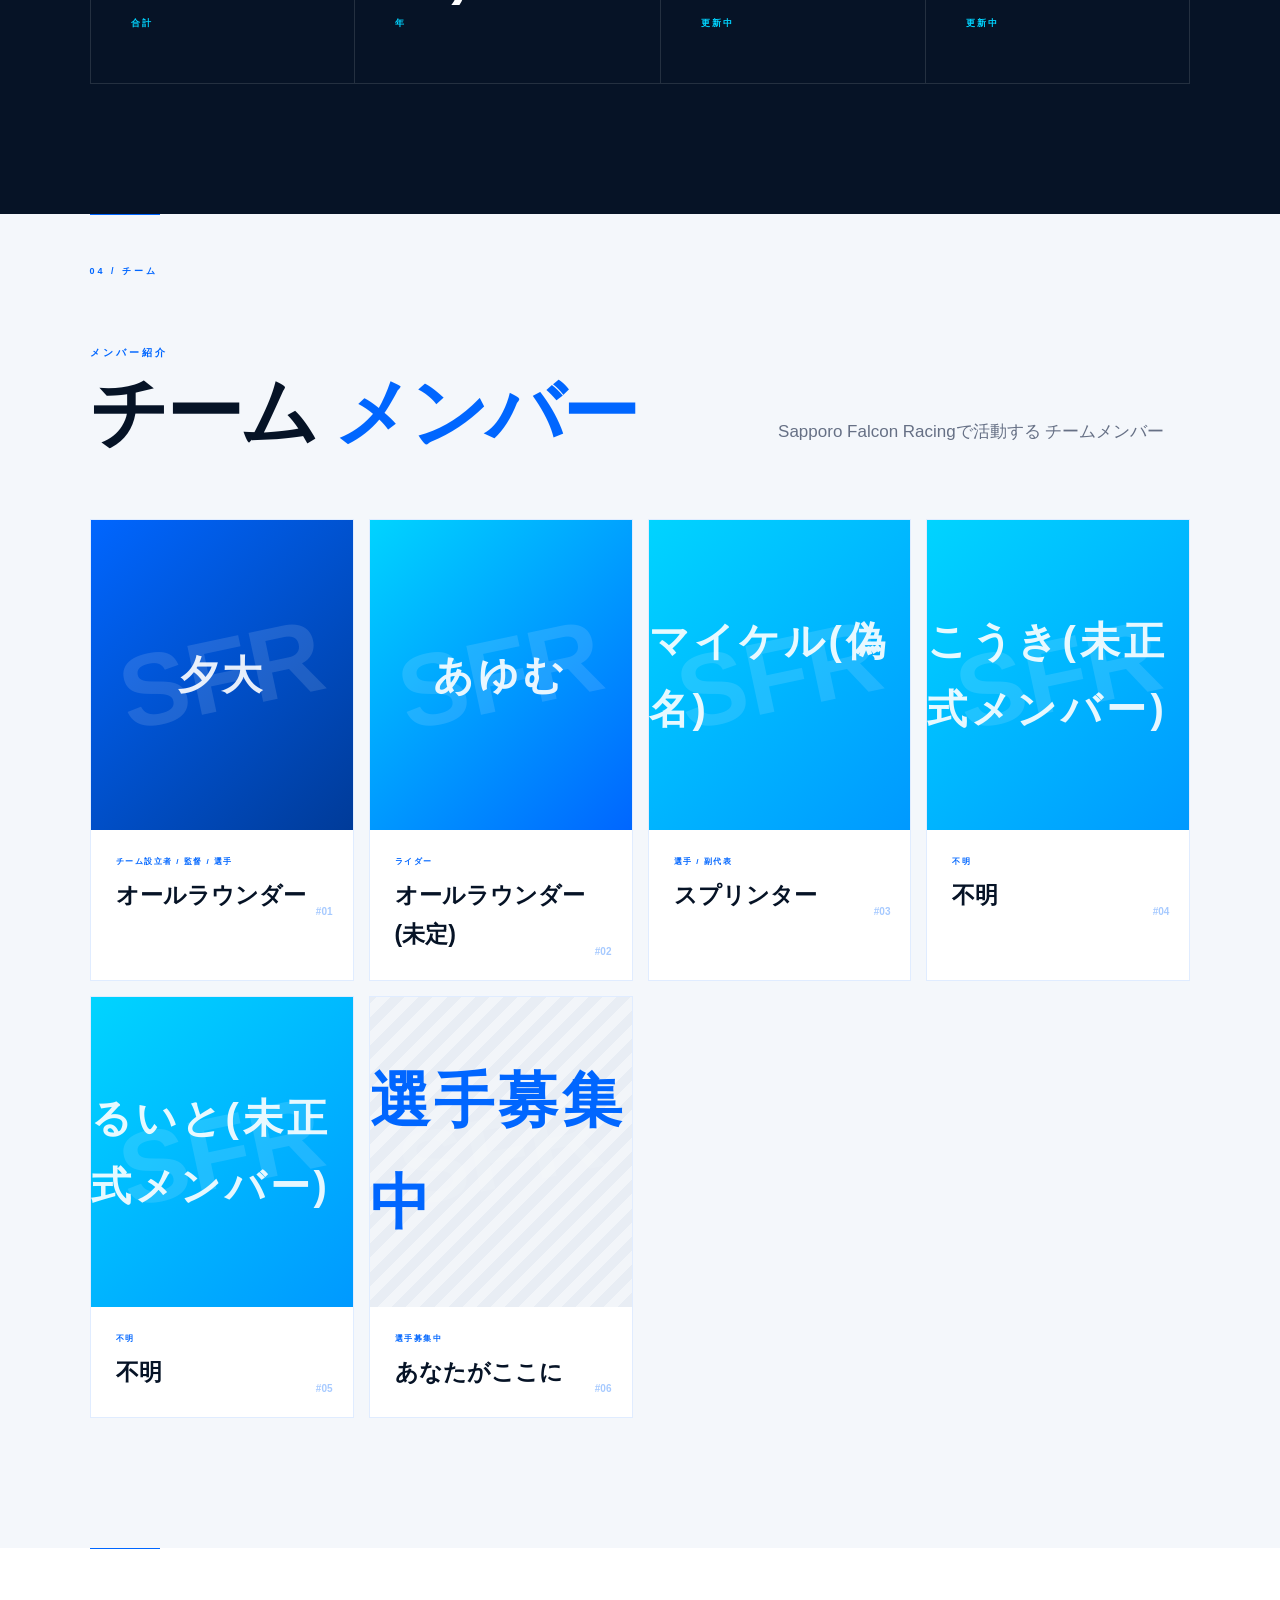
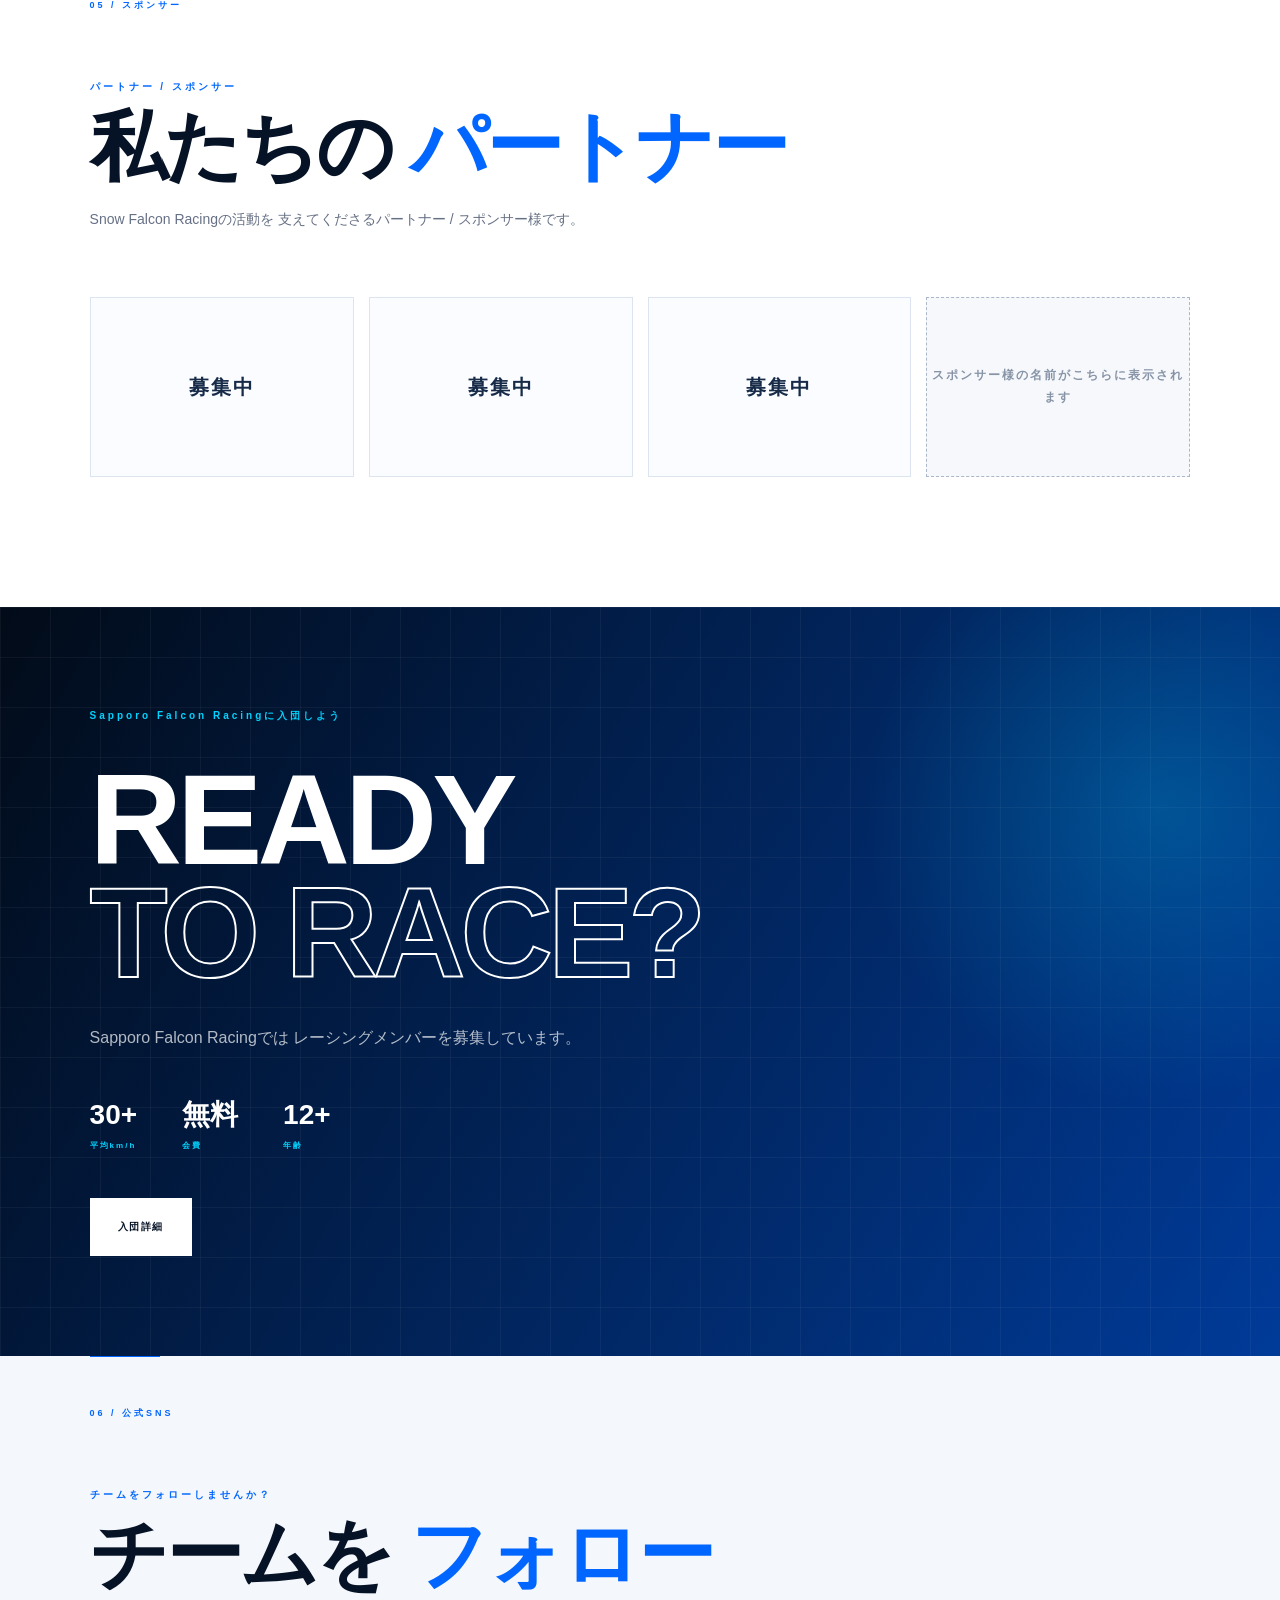
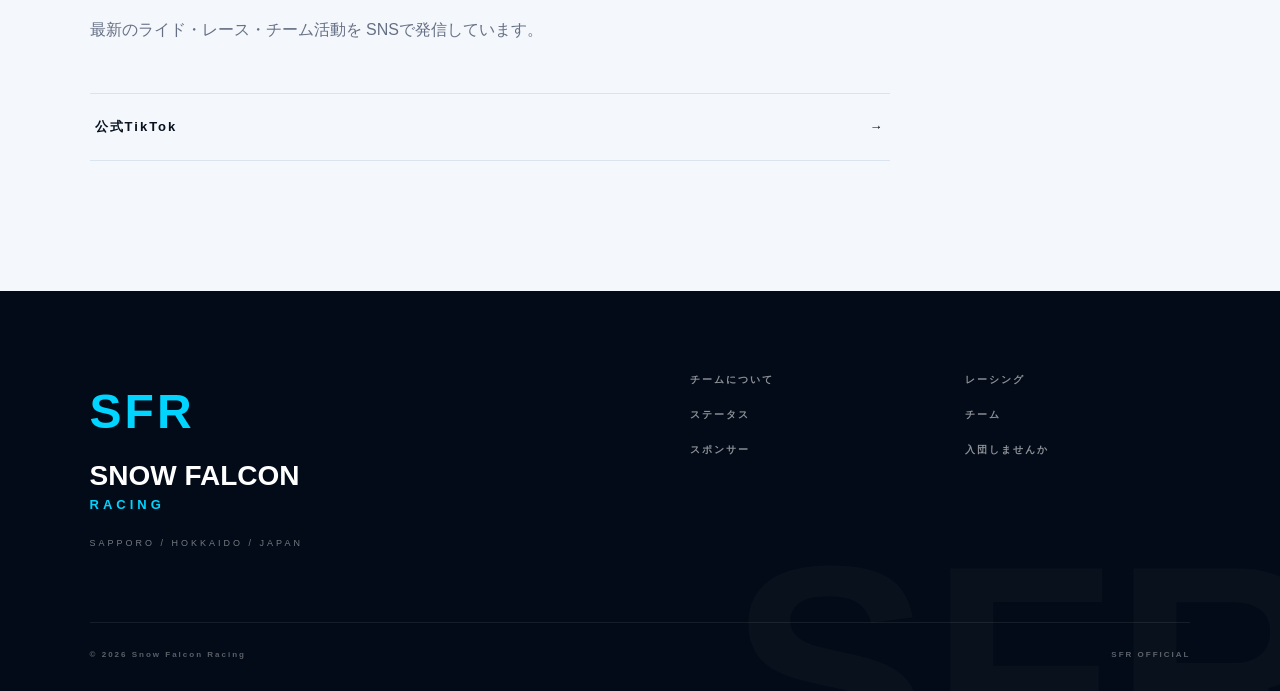
==== commit ae50e15e: "Update index.html" ====
--- a/index.html
+++ b/index.html
@@ -9,11 +9,11 @@
         content="M2JItRleHgGMWrT77ZEHd4UC_rZII-QLn0XaBWPsaT0"
     >
 
-    <title>Snow Falcon Racing | SFR - Racing Cycling Team</title>
+    <title>Sapporo Falcon Racing | SFR - Sapporo Cycling Team</title>
 
     <meta
         name="description"
-        content="Snow Falcon Racingは札幌を拠点に活動するロードレーシングチーム。北海道から全国のレースへ挑戦しています。"
+        content="Sapporo Falcon Racingは札幌を拠点に活動するロードレーシングチーム。北海道から全国のレースへ挑戦しています。"
     >
 
     <link rel="preconnect" href="https://fonts.googleapis.com">
@@ -41,7 +41,7 @@
             <span class="logo-mark">SFR</span>
 
             <span class="logo-text">
-                SNOW FALCON
+                SAPPORO FALCON
                 <small>RACING</small>
             </span>
         </a>
@@ -107,7 +107,7 @@
 
         <p class="hero-description">
             札幌から、北海道の頂点へ。<br>
-            Snow Falcon Racing
+            Sapporo Falcon Racing
         </p>
 
         <div class="hero-buttons">
@@ -126,7 +126,7 @@
     </div>
 
     <div class="hero-side-text">
-        Snow Falcon Racing
+        Sapporo Falcon Racing
     </div>
 
     <div class="hero-bottom">
@@ -164,7 +164,7 @@
         </div>
 
         <p class="section-lead">
-            Snow Falcon Racingは、札幌を拠点に活動する
+            Sapporo Falcon Racingは、札幌を拠点に活動する
             ロードレーシングチームです。
             レースへの挑戦と日々のトレーニングを通して、
             メンバー一人ひとりひとりの成長を目指しています。
@@ -466,7 +466,7 @@
         </div>
 
         <p class="section-lead">
-            Snow Falcon Racingで活動する
+            Sapporo Falcon Racingで活動する
             チームメンバー
         </p>
 
@@ -743,7 +743,7 @@
     <div class="join-content">
 
         <p class="eyebrow">
-            Snow Falcon Racingに入団しよう
+            Sapporo Falcon Racingに入団しよう
         </p>
 
         <h2>
@@ -752,7 +752,7 @@
         </h2>
 
         <p>
-            Snow Falcon Racingでは
+            Sapporo Falcon Racingでは
             レーシングメンバーを募集しています。
         </p>
 
@@ -813,7 +813,7 @@
 
         <div class="social-links">
 
-            <a href="#" class="social-link">
+            <a href="https://www.tiktok.com/@sapporo_falcon_racing?is_from_webapp=1&sender_device=pc" class="social-link">
                 <span>公式TikTok</span>
                 <span>→</span>
             </a>
@@ -870,7 +870,7 @@
     <div class="footer-bottom">
 
         <span>
-            © 2026 Snow Falcon Racing
+            © 2026 Sapporo Falcon Racing
         </span>
 
         <span>
--- a/style.css
+++ b/style.css
@@ -0,0 +1,2945 @@
+/* =========================================================
+   SNOW FALCON RACING
+   Official Website - style.css
+   ========================================================= */
+
+
+/* =========================================================
+   RESET
+========================================================= */
+
+* {
+    margin: 0;
+    padding: 0;
+    box-sizing: border-box;
+}
+
+html {
+    scroll-behavior: smooth;
+}
+
+body {
+    font-family:
+        "Noto Sans JP",
+        sans-serif;
+
+    background: #f4f7fb;
+    color: #07111f;
+
+    line-height: 1.7;
+
+    overflow-x: hidden;
+}
+
+body.menu-open {
+    overflow: hidden;
+}
+
+a {
+    color: inherit;
+    text-decoration: none;
+}
+
+button {
+    font: inherit;
+}
+
+img {
+    max-width: 100%;
+    display: block;
+}
+
+
+/* =========================================================
+   VARIABLES
+========================================================= */
+
+:root {
+
+    --blue: #0066ff;
+    --blue-dark: #003b99;
+    --cyan: #00d4ff;
+
+    --navy: #061326;
+    --navy-2: #0a1d38;
+
+    --white: #ffffff;
+
+    --gray: #667085;
+    --light: #f4f7fb;
+
+    --border:
+        rgba(0, 102, 255, 0.12);
+
+    --shadow:
+        0 20px 60px rgba(4, 24, 52, 0.10);
+
+    --shadow-blue:
+        0 25px 70px rgba(0, 102, 255, 0.20);
+
+    --radius: 24px;
+
+    --header-height: 82px;
+}
+
+
+/* =========================================================
+   HEADER
+========================================================= */
+
+.site-header {
+
+    position: fixed;
+
+    top: 0;
+    left: 0;
+
+    width: 100%;
+
+    height: var(--header-height);
+
+    z-index: 9999;
+
+    background:
+        rgba(255, 255, 255, 0.82);
+
+    backdrop-filter:
+        blur(18px);
+
+    -webkit-backdrop-filter:
+        blur(18px);
+
+    border-bottom:
+        1px solid rgba(0, 102, 255, 0.08);
+
+    transition:
+        background 0.3s ease,
+        box-shadow 0.3s ease,
+        height 0.3s ease;
+}
+
+.site-header.scrolled {
+
+    background:
+        rgba(255, 255, 255, 0.96);
+
+    box-shadow:
+        0 10px 40px rgba(0, 0, 0, 0.08);
+
+    height: 72px;
+}
+
+
+.nav {
+
+    max-width: 1500px;
+
+    height: 100%;
+
+    margin: 0 auto;
+
+    padding:
+        0 5%;
+
+    display: flex;
+
+    align-items: center;
+
+    justify-content: space-between;
+}
+
+
+/* =========================================================
+   LOGO
+========================================================= */
+
+.logo {
+
+    display: flex;
+
+    align-items: center;
+
+    gap: 12px;
+
+    font-family:
+        "Montserrat",
+        sans-serif;
+
+    font-weight: 900;
+
+    min-width: max-content;
+
+    transition:
+        transform 0.3s ease;
+}
+
+.logo:hover {
+    transform: translateY(-2px);
+}
+
+.logo-mark {
+
+    display: flex;
+
+    align-items: center;
+    justify-content: center;
+
+    width: 46px;
+    height: 46px;
+
+    background:
+        linear-gradient(
+            135deg,
+            var(--blue),
+            var(--blue-dark)
+        );
+
+    color: white;
+
+    font-size: 14px;
+
+    letter-spacing: 1px;
+
+    clip-path:
+        polygon(
+            0 0,
+            100% 0,
+            82% 100%,
+            18% 100%
+        );
+
+    box-shadow:
+        0 8px 25px
+        rgba(0, 102, 255, 0.28);
+}
+
+.logo-text {
+
+    display: flex;
+
+    flex-direction: column;
+
+    font-size: 15px;
+
+    letter-spacing: 2px;
+
+    line-height: 1.1;
+
+    color: var(--navy);
+}
+
+.logo-text small {
+
+    font-size: 9px;
+
+    color: var(--blue);
+
+    letter-spacing: 4px;
+
+    margin-top: 4px;
+}
+
+
+/* =========================================================
+   DESKTOP NAV
+========================================================= */
+
+.desktop-nav {
+
+    display: flex;
+
+    align-items: center;
+
+    gap: 30px;
+
+    font-family:
+        "Montserrat",
+        sans-serif;
+}
+
+.desktop-nav a {
+
+    position: relative;
+
+    font-size: 11px;
+
+    font-weight: 800;
+
+    letter-spacing: 1.4px;
+
+    color: #24344d;
+
+    padding:
+        10px 0;
+
+    transition:
+        color 0.25s ease;
+}
+
+.desktop-nav a::after {
+
+    content: "";
+
+    position: absolute;
+
+    left: 0;
+    bottom: 2px;
+
+    width: 0;
+    height: 2px;
+
+    background:
+        linear-gradient(
+            90deg,
+            var(--blue),
+            var(--cyan)
+        );
+
+    transition:
+        width 0.3s ease;
+}
+
+.desktop-nav a:hover {
+    color: var(--blue);
+}
+
+.desktop-nav a:hover::after {
+    width: 100%;
+}
+
+
+/* JOIN NAV */
+
+.desktop-nav .nav-join {
+
+    padding:
+        11px 19px;
+
+    color: white;
+
+    background:
+        linear-gradient(
+            135deg,
+            var(--blue),
+            var(--blue-dark)
+        );
+
+    clip-path:
+        polygon(
+            7% 0,
+            100% 0,
+            93% 100%,
+            0 100%
+        );
+
+    box-shadow:
+        0 8px 25px
+        rgba(0, 102, 255, 0.25);
+}
+
+.desktop-nav .nav-join::after {
+    display: none;
+}
+
+
+/* =========================================================
+   MOBILE MENU BUTTON
+========================================================= */
+
+.menu-button {
+
+    display: none;
+
+    width: 44px;
+    height: 44px;
+
+    border: none;
+
+    background:
+        transparent;
+
+    cursor: pointer;
+
+    position: relative;
+
+    z-index: 10001;
+}
+
+.menu-button span {
+
+    position: absolute;
+
+    left: 10px;
+
+    width: 24px;
+    height: 2px;
+
+    background:
+        var(--navy);
+
+    transition:
+        transform 0.3s ease,
+        opacity 0.3s ease;
+}
+
+.menu-button span:nth-child(1) {
+    top: 13px;
+}
+
+.menu-button span:nth-child(2) {
+    top: 21px;
+}
+
+.menu-button span:nth-child(3) {
+    top: 29px;
+}
+
+.menu-button.active span:nth-child(1) {
+    transform:
+        translateY(8px)
+        rotate(45deg);
+}
+
+.menu-button.active span:nth-child(2) {
+    opacity: 0;
+}
+
+.menu-button.active span:nth-child(3) {
+    transform:
+        translateY(-8px)
+        rotate(-45deg);
+}
+
+
+/* =========================================================
+   MOBILE MENU
+========================================================= */
+
+.mobile-menu {
+
+    position: fixed;
+
+    top: var(--header-height);
+    left: 0;
+
+    width: 100%;
+
+    height:
+        calc(100vh - var(--header-height));
+
+    background:
+        rgba(5, 17, 34, 0.98);
+
+    backdrop-filter:
+        blur(20px);
+
+    z-index: 9998;
+
+    padding:
+        50px 8%;
+
+    display: flex;
+
+    flex-direction: column;
+
+    justify-content: center;
+
+    gap: 8px;
+
+    opacity: 0;
+
+    visibility: hidden;
+
+    transform:
+        translateY(-15px);
+
+    transition:
+        opacity 0.3s ease,
+        transform 0.3s ease,
+        visibility 0.3s ease;
+}
+
+.mobile-menu.active {
+
+    opacity: 1;
+
+    visibility: visible;
+
+    transform:
+        translateY(0);
+}
+
+.mobile-menu a {
+
+    color: white;
+
+    font-family:
+        "Montserrat",
+        sans-serif;
+
+    font-size:
+        clamp(26px, 8vw, 42px);
+
+    font-weight: 900;
+
+    letter-spacing: 2px;
+
+    padding:
+        12px 0;
+
+    border-bottom:
+        1px solid
+        rgba(255,255,255,0.1);
+
+    transition:
+        color 0.25s ease,
+        padding-left 0.25s ease;
+}
+
+.mobile-menu a:hover {
+
+    color: var(--cyan);
+
+    padding-left: 10px;
+}
+
+
+/* =========================================================
+   HERO
+========================================================= */
+
+.hero {
+
+    min-height: 100vh;
+
+    position: relative;
+
+    display: flex;
+
+    align-items: center;
+
+    overflow: hidden;
+
+    background:
+        linear-gradient(
+            120deg,
+            #020a16 0%,
+            #06265a 48%,
+            #0066ff 100%
+        );
+
+    color: white;
+
+    isolation: isolate;
+}
+
+
+/* GRID */
+
+.hero-grid {
+
+    position: absolute;
+
+    inset: 0;
+
+    z-index: -1;
+
+    background-image:
+
+        linear-gradient(
+            rgba(255,255,255,0.055)
+            1px,
+            transparent 1px
+        ),
+
+        linear-gradient(
+            90deg,
+            rgba(255,255,255,0.055)
+            1px,
+            transparent 1px
+        );
+
+    background-size:
+        60px 60px;
+
+    transform:
+        translateY(
+            var(--hero-scroll, 0px)
+        );
+
+    mask-image:
+        linear-gradient(
+            to bottom,
+            black,
+            transparent
+        );
+}
+
+
+/* BLUE LIGHT */
+
+.hero::before {
+
+    content: "";
+
+    position: absolute;
+
+    width: 700px;
+    height: 700px;
+
+    right: -220px;
+    top: -180px;
+
+    background:
+        radial-gradient(
+            circle,
+            rgba(0,212,255,0.25),
+            transparent 70%
+        );
+
+    z-index: -1;
+}
+
+
+/* DIAGONAL */
+
+.hero::after {
+
+    content: "";
+
+    position: absolute;
+
+    right: -15%;
+
+    bottom: -25%;
+
+    width: 75%;
+
+    height: 80%;
+
+    background:
+        linear-gradient(
+            135deg,
+            transparent 0 45%,
+            rgba(255,255,255,0.045) 45% 46%,
+            transparent 46% 52%,
+            rgba(255,255,255,0.03) 52% 53%,
+            transparent 53%
+        );
+
+    transform:
+        rotate(-8deg);
+
+    z-index: -1;
+}
+
+
+/* HERO CONTENT */
+
+.hero-content {
+
+    width: 100%;
+
+    max-width: 1450px;
+
+    margin: 0 auto;
+
+    padding:
+        150px 7% 100px;
+
+    position: relative;
+
+    z-index: 5;
+}
+
+.hero-kicker {
+
+    font-family:
+        "Montserrat",
+        sans-serif;
+
+    font-size: 12px;
+
+    font-weight: 700;
+
+    letter-spacing: 4px;
+
+    color:
+        rgba(255,255,255,0.7);
+
+    margin-bottom: 25px;
+
+    animation:
+        fadeUp 0.8s ease both;
+}
+
+
+.hero h1 {
+
+    max-width: 1050px;
+
+    font-family:
+        "Montserrat",
+        sans-serif;
+
+    font-size:
+        clamp(58px, 10vw, 150px);
+
+    font-weight: 900;
+
+    line-height: 0.92;
+
+    letter-spacing:
+        -5px;
+
+    text-transform:
+        uppercase;
+
+    margin-bottom: 35px;
+
+    animation:
+        fadeUp 0.9s ease 0.1s both;
+}
+
+.hero h1 span {
+
+    display: block;
+
+    color:
+        transparent;
+
+    -webkit-text-stroke:
+        2px rgba(255,255,255,0.85);
+
+    text-shadow:
+        none;
+}
+
+
+.hero-description {
+
+    font-size:
+        clamp(16px, 2vw, 22px);
+
+    font-weight: 400;
+
+    line-height: 1.8;
+
+    color:
+        rgba(255,255,255,0.82);
+
+    margin-bottom: 40px;
+
+    animation:
+        fadeUp 0.9s ease 0.2s both;
+}
+
+
+/* HERO BUTTONS */
+
+.hero-buttons {
+
+    display: flex;
+
+    flex-wrap: wrap;
+
+    gap: 14px;
+
+    animation:
+        fadeUp 0.9s ease 0.3s both;
+}
+
+.primary-button,
+.secondary-button {
+
+    display: inline-flex;
+
+    align-items: center;
+
+    justify-content: center;
+
+    gap: 30px;
+
+    min-height: 54px;
+
+    padding:
+        0 25px;
+
+    font-family:
+        "Montserrat",
+        sans-serif;
+
+    font-size: 11px;
+
+    font-weight: 800;
+
+    letter-spacing: 1.5px;
+
+    transition:
+        transform 0.3s ease,
+        box-shadow 0.3s ease,
+        background 0.3s ease;
+}
+
+.primary-button {
+
+    color: white;
+
+    background:
+        linear-gradient(
+            135deg,
+            var(--blue),
+            #008cff
+        );
+
+    clip-path:
+        polygon(
+            6% 0,
+            100% 0,
+            94% 100%,
+            0 100%
+        );
+
+    box-shadow:
+        0 15px 40px
+        rgba(0, 102, 255, 0.35);
+}
+
+.primary-button:hover {
+
+    transform:
+        translateY(-4px);
+
+    box-shadow:
+        0 20px 50px
+        rgba(0, 102, 255, 0.5);
+}
+
+.secondary-button {
+
+    border:
+        1px solid
+        rgba(255,255,255,0.35);
+
+    color: white;
+
+    background:
+        rgba(255,255,255,0.06);
+
+    backdrop-filter:
+        blur(10px);
+}
+
+.secondary-button:hover {
+
+    transform:
+        translateY(-4px);
+
+    background:
+        rgba(255,255,255,0.14);
+}
+
+
+/* SIDE TEXT */
+
+.hero-side-text {
+
+    position: absolute;
+
+    right: 25px;
+
+    top: 50%;
+
+    transform:
+        translateY(-50%)
+        rotate(90deg);
+
+    transform-origin:
+        center;
+
+    font-family:
+        "Montserrat",
+        sans-serif;
+
+    font-size: 9px;
+
+    letter-spacing: 5px;
+
+    color:
+        rgba(255,255,255,0.4);
+
+    white-space: nowrap;
+}
+
+
+/* BOTTOM */
+
+.hero-bottom {
+
+    position: absolute;
+
+    left: 7%;
+    right: 7%;
+
+    bottom: 35px;
+
+    display: flex;
+
+    align-items: center;
+
+    gap: 20px;
+
+    font-family:
+        "Montserrat",
+        sans-serif;
+
+    font-size: 9px;
+
+    font-weight: 700;
+
+    letter-spacing: 2px;
+
+    color:
+        rgba(255,255,255,0.5);
+
+    z-index: 5;
+}
+
+.hero-line {
+
+    width: 100px;
+
+    height: 1px;
+
+    background:
+        rgba(255,255,255,0.25);
+}
+
+
+/* =========================================================
+   GENERAL SECTION
+========================================================= */
+
+.section {
+
+    position: relative;
+
+    padding:
+        130px 7%;
+
+    max-width: 1600px;
+
+    margin: 0 auto;
+}
+
+.section::before {
+
+    content: "";
+
+    position: absolute;
+
+    top: 0;
+    left: 7%;
+
+    width: 70px;
+    height: 1px;
+
+    background:
+        var(--blue);
+}
+
+
+/* SECTION LABEL */
+
+.section-label {
+
+    position: absolute;
+
+    top: 50px;
+    left: 7%;
+
+    font-family:
+        "Montserrat",
+        sans-serif;
+
+    font-size: 9px;
+
+    font-weight: 800;
+
+    letter-spacing: 3px;
+
+    color:
+        var(--blue);
+}
+
+
+/* EYEBROW */
+
+.eyebrow {
+
+    font-family:
+        "Montserrat",
+        sans-serif;
+
+    font-size: 10px;
+
+    font-weight: 800;
+
+    letter-spacing: 3px;
+
+    color:
+        var(--blue);
+
+    margin-bottom: 15px;
+}
+
+
+/* SECTION HEAD */
+
+.section-header {
+
+    display: grid;
+
+    grid-template-columns:
+        minmax(0, 1.2fr)
+        minmax(280px, 0.8fr);
+
+    gap: 70px;
+
+    align-items: end;
+
+    margin-bottom: 70px;
+}
+
+.section-header h2,
+.racing-heading h2,
+.stats-header h2,
+.sponsors-heading h2,
+.social-content h2 {
+
+    font-family:
+        "Montserrat",
+        sans-serif;
+
+    font-size:
+        clamp(42px, 6vw, 82px);
+
+    font-weight: 900;
+
+    line-height: 0.95;
+
+    letter-spacing: -3px;
+
+    text-transform: uppercase;
+
+    color:
+        var(--navy);
+}
+
+.section-header h2 span,
+.racing-heading h2 span,
+.stats-header h2 span,
+.sponsors-heading h2 span,
+.social-content h2 span {
+
+    color:
+        var(--blue);
+}
+
+.section-lead {
+
+    color:
+        var(--gray);
+
+    font-size:
+        clamp(14px, 1.4vw, 17px);
+
+    line-height: 2;
+
+    max-width: 500px;
+}
+
+
+/* =========================================================
+   ABOUT
+========================================================= */
+
+.about-section {
+
+    background:
+        #f4f7fb;
+}
+
+.about-grid {
+
+    display: grid;
+
+    grid-template-columns:
+        repeat(3, 1fr);
+
+    gap: 20px;
+}
+
+.about-card {
+
+    position: relative;
+
+    min-height: 360px;
+
+    padding: 45px 35px;
+
+    background:
+        white;
+
+    border:
+        1px solid
+        var(--border);
+
+    overflow: hidden;
+
+    transition:
+        transform 0.4s ease,
+        box-shadow 0.4s ease,
+        border-color 0.4s ease;
+}
+
+.about-card:hover {
+
+    transform:
+        translateY(-10px);
+
+    box-shadow:
+        var(--shadow-blue);
+
+    border-color:
+        rgba(0,102,255,0.35);
+}
+
+.card-number {
+
+    position: absolute;
+
+    right: 25px;
+    top: 20px;
+
+    font-family:
+        "Montserrat",
+        sans-serif;
+
+    font-size: 11px;
+
+    font-weight: 800;
+
+    color:
+        rgba(0,102,255,0.4);
+}
+
+.about-icon {
+
+    font-size: 42px;
+
+    margin-bottom: 35px;
+}
+
+.about-card h3 {
+
+    font-family:
+        "Montserrat",
+        sans-serif;
+
+    font-size: 25px;
+
+    font-weight: 900;
+
+    letter-spacing: 1px;
+
+    margin-bottom: 20px;
+
+    color:
+        var(--navy);
+}
+
+.about-card p {
+
+    color:
+        var(--gray);
+
+    font-size: 14px;
+
+    line-height: 2;
+}
+
+
+/* =========================================================
+   RACING
+========================================================= */
+
+.racing-section {
+
+    background:
+        white;
+}
+
+.racing-heading {
+
+    margin-bottom: 60px;
+}
+
+.racing-grid {
+
+    display: grid;
+
+    grid-template-columns:
+        2fr 1fr 1fr;
+
+    grid-template-rows:
+        260px 260px;
+
+    gap: 15px;
+}
+
+.race-card {
+
+    position: relative;
+
+    padding: 35px;
+
+    background:
+        #edf2f8;
+
+    overflow: hidden;
+
+    transition:
+        transform 0.4s ease,
+        box-shadow 0.4s ease;
+}
+
+.race-card:hover {
+
+    transform:
+        translateY(-7px);
+
+    box-shadow:
+        var(--shadow);
+}
+
+.race-main {
+
+    grid-row:
+        1 / 3;
+
+    color: white;
+
+    background:
+        linear-gradient(
+            135deg,
+            #031126,
+            #0054c7
+        );
+}
+
+.race-main::before {
+
+    content: "";
+
+    position: absolute;
+
+    inset: 0;
+
+    background:
+        repeating-linear-gradient(
+            -45deg,
+            transparent 0 20px,
+            rgba(255,255,255,0.035) 20px 22px
+        );
+}
+
+.race-content {
+
+    position: absolute;
+
+    left: 35px;
+    right: 35px;
+    bottom: 35px;
+
+    z-index: 2;
+}
+
+.race-number {
+
+    display: block;
+
+    font-family:
+        "Montserrat",
+        sans-serif;
+
+    font-size: 10px;
+
+    font-weight: 800;
+
+    letter-spacing: 2px;
+
+    color:
+        var(--blue);
+
+    margin-bottom: 20px;
+}
+
+.race-main .race-number {
+
+    color:
+        var(--cyan);
+}
+
+.race-card h3 {
+
+    font-family:
+        "Montserrat",
+        sans-serif;
+
+    font-size:
+        clamp(25px, 3vw, 48px);
+
+    font-weight: 900;
+
+    line-height: 1;
+
+    letter-spacing: -1px;
+
+    margin-bottom: 20px;
+}
+
+.race-card p {
+
+    color:
+        #64748b;
+
+    font-size: 13px;
+
+    line-height: 1.8;
+}
+
+.race-main p {
+
+    max-width: 450px;
+
+    color:
+        rgba(255,255,255,0.7);
+}
+
+.race-symbol {
+
+    font-family:
+        "Montserrat",
+        sans-serif;
+
+    font-size: 40px;
+
+    font-weight: 900;
+
+    color:
+        var(--blue);
+
+    margin:
+        20px 0 30px;
+}
+
+.race-arrow {
+
+    display: inline-block;
+
+    font-size: 30px;
+
+    margin-top: 20px;
+
+    color:
+        white;
+}
+
+
+/* =========================================================
+   STATS
+========================================================= */
+
+.stats-section {
+
+    background:
+        #061326;
+
+    color: white;
+}
+
+.stats-section::before {
+
+    background:
+        var(--cyan);
+}
+
+.stats-section .section-label {
+
+    color:
+        var(--cyan);
+}
+
+.stats-header {
+
+    margin-bottom: 60px;
+}
+
+.stats-header h2 {
+
+    color:
+        white;
+}
+
+.stats-grid {
+
+    display: grid;
+
+    grid-template-columns:
+        repeat(4, 1fr);
+
+    border-top:
+        1px solid
+        rgba(255,255,255,0.12);
+
+    border-left:
+        1px solid
+        rgba(255,255,255,0.12);
+}
+
+.stat-card {
+
+    min-height: 260px;
+
+    padding: 40px;
+
+    border-right:
+        1px solid
+        rgba(255,255,255,0.12);
+
+    border-bottom:
+        1px solid
+        rgba(255,255,255,0.12);
+
+    display: flex;
+
+    flex-direction: column;
+
+    justify-content: center;
+
+    transition:
+        background 0.3s ease;
+}
+
+.stat-card:hover {
+
+    background:
+        rgba(0,102,255,0.12);
+}
+
+.stat-label {
+
+    font-family:
+        "Montserrat",
+        sans-serif;
+
+    font-size: 9px;
+
+    font-weight: 800;
+
+    letter-spacing: 2px;
+
+    color:
+        rgba(255,255,255,0.5);
+}
+
+.stat-card .number {
+
+    font-family:
+        "Montserrat",
+        sans-serif;
+
+    font-size:
+        clamp(55px, 7vw, 100px);
+
+    font-weight: 900;
+
+    line-height: 1;
+
+    color:
+        white;
+
+    margin:
+        25px 0 10px;
+}
+
+.stat-unit {
+
+    font-family:
+        "Montserrat",
+        sans-serif;
+
+    font-size: 9px;
+
+    font-weight: 800;
+
+    letter-spacing: 2px;
+
+    color:
+        var(--cyan);
+}
+
+
+/* =========================================================
+   MEMBERS
+========================================================= */
+
+.members-section {
+
+    background:
+        #f4f7fb;
+}
+
+.members-grid {
+
+    display: grid;
+
+    grid-template-columns:
+        repeat(4, 1fr);
+
+    gap: 15px;
+}
+
+.member-card {
+
+    position: relative;
+
+    background:
+        white;
+
+    overflow: hidden;
+
+    border:
+        1px solid
+        var(--border);
+
+    transition:
+        transform 0.4s ease,
+        box-shadow 0.4s ease;
+}
+
+.member-card:hover,
+.member-card.hovered {
+
+    transform:
+        translateY(-10px);
+
+    box-shadow:
+        var(--shadow-blue);
+}
+
+.member-avatar {
+
+    height: 310px;
+
+    display: flex;
+
+    align-items: center;
+    justify-content: center;
+
+    position: relative;
+
+    overflow: hidden;
+}
+
+.member-avatar::before {
+
+    content: "SFR";
+
+    position: absolute;
+
+    font-family:
+        "Montserrat",
+        sans-serif;
+
+    font-size:
+        clamp(70px, 8vw, 120px);
+
+    font-weight: 900;
+
+    color:
+        rgba(255,255,255,0.12);
+
+    transform:
+        rotate(-12deg);
+}
+
+.member-avatar span {
+
+    position: relative;
+
+    z-index: 2;
+
+    font-family:
+        "Montserrat",
+        sans-serif;
+
+    font-size: 40px;
+
+    font-weight: 900;
+
+    letter-spacing: 4px;
+
+    color:
+        rgba(255,255,255,0.9);
+}
+
+.member-info {
+
+    position: relative;
+
+    padding:
+        25px;
+}
+
+.member-role {
+
+    display: block;
+
+    font-family:
+        "Montserrat",
+        sans-serif;
+
+    font-size: 8px;
+
+    font-weight: 800;
+
+    letter-spacing: 1.5px;
+
+    color:
+        var(--blue);
+
+    margin-bottom: 8px;
+}
+
+.member-info h3 {
+
+    font-family:
+        "Noto Sans JP",
+        sans-serif;
+
+    font-size: 23px;
+
+    font-weight: 900;
+
+    color:
+        var(--navy);
+}
+
+.member-number {
+
+    position: absolute;
+
+    right: 20px;
+    bottom: 20px;
+
+    font-family:
+        "Montserrat",
+        sans-serif;
+
+    font-size: 10px;
+
+    font-weight: 800;
+
+    color:
+        rgba(0,102,255,0.35);
+}
+
+.member-open .member-avatar {
+
+    background:
+        repeating-linear-gradient(
+            -45deg,
+            #e8edf4,
+            #e8edf4 10px,
+            #f2f5f9 10px,
+            #f2f5f9 20px
+        );
+}
+
+.member-open .member-avatar span {
+
+    color:
+        var(--blue);
+
+    font-size: 60px;
+}
+
+
+/* =========================================================
+   SPONSORS
+========================================================= */
+
+.sponsors-section {
+
+    background:
+        white;
+}
+
+.sponsors-heading {
+
+    max-width: 700px;
+
+    margin-bottom: 65px;
+}
+
+.sponsors-heading > p:last-child {
+
+    margin-top: 25px;
+
+    color:
+        var(--gray);
+
+    font-size: 14px;
+}
+
+.sponsor-list {
+
+    display: grid;
+
+    grid-template-columns:
+        repeat(4, 1fr);
+
+    gap: 15px;
+}
+
+.sponsor-item {
+
+    min-height: 180px;
+
+    border:
+        1px solid
+        #dce4ef;
+
+    display: flex;
+
+    align-items: center;
+    justify-content: center;
+
+    background:
+        #fafcff;
+
+    transition:
+        transform 0.35s ease,
+        border-color 0.35s ease,
+        box-shadow 0.35s ease;
+}
+
+.sponsor-item:hover,
+.sponsor-item.hovered {
+
+    transform:
+        translateY(-6px);
+
+    border-color:
+        var(--blue);
+
+    box-shadow:
+        var(--shadow);
+}
+
+.sponsor-item span {
+
+    font-family:
+        "Montserrat",
+        sans-serif;
+
+    font-size: 20px;
+
+    font-weight: 900;
+
+    letter-spacing: 2px;
+
+    color:
+        #172b49;
+}
+
+.sponsor-open {
+
+    border:
+        1px dashed
+        #aab7c8;
+
+    background:
+        #f6f8fb;
+}
+
+.sponsor-open span {
+
+    text-align: center;
+
+    font-size: 12px;
+
+    line-height: 1.8;
+
+    color:
+        #8794a7;
+}
+
+
+/* =========================================================
+   JOIN
+========================================================= */
+
+.join-section {
+
+    position: relative;
+
+    min-height: 680px;
+
+    display: flex;
+
+    align-items: center;
+
+    overflow: hidden;
+
+    background:
+        linear-gradient(
+            120deg,
+            #020b18,
+            #003b99
+        );
+
+    color: white;
+
+    isolation: isolate;
+}
+
+.join-grid {
+
+    position: absolute;
+
+    inset: 0;
+
+    background-image:
+        linear-gradient(
+            rgba(255,255,255,0.045)
+            1px,
+            transparent 1px
+        ),
+        linear-gradient(
+            90deg,
+            rgba(255,255,255,0.045)
+            1px,
+            transparent 1px
+        );
+
+    background-size:
+        50px 50px;
+
+    z-index: -1;
+}
+
+.join-section::before {
+
+    content: "";
+
+    position: absolute;
+
+    width: 600px;
+    height: 600px;
+
+    right: -180px;
+    top: -100px;
+
+    border-radius: 50%;
+
+    background:
+        radial-gradient(
+            circle,
+            rgba(0,212,255,0.22),
+            transparent 70%
+        );
+}
+
+.join-content {
+
+    width: 100%;
+
+    max-width: 1600px;
+
+    margin: 0 auto;
+
+    padding:
+        100px 7%;
+}
+
+.join-content .eyebrow {
+
+    color:
+        var(--cyan);
+}
+
+.join-content h2 {
+
+    font-family:
+        "Montserrat",
+        sans-serif;
+
+    font-size:
+        clamp(60px, 10vw, 145px);
+
+    line-height: 0.88;
+
+    font-weight: 900;
+
+    letter-spacing:
+        -5px;
+
+    margin-bottom: 35px;
+}
+
+.join-content h2 span {
+
+    color:
+        transparent;
+
+    -webkit-text-stroke:
+        2px white;
+}
+
+.join-content > p {
+
+    max-width: 550px;
+
+    color:
+        rgba(255,255,255,0.7);
+
+    margin-bottom: 40px;
+}
+
+
+/* JOIN CONDITIONS */
+
+.join-conditions {
+
+    display: flex;
+
+    flex-wrap: wrap;
+
+    gap: 45px;
+
+    margin-bottom: 45px;
+}
+
+.join-conditions div {
+
+    display: flex;
+
+    flex-direction: column;
+}
+
+.join-conditions strong {
+
+    font-family:
+        "Montserrat",
+        sans-serif;
+
+    font-size: 28px;
+
+    font-weight: 900;
+
+    color:
+        white;
+}
+
+.join-conditions span {
+
+    font-family:
+        "Montserrat",
+        sans-serif;
+
+    font-size: 8px;
+
+    font-weight: 700;
+
+    letter-spacing: 2px;
+
+    color:
+        var(--cyan);
+}
+
+.join-button {
+
+    display: inline-flex;
+
+    align-items: center;
+
+    gap: 30px;
+
+    min-height: 58px;
+
+    padding:
+        0 28px;
+
+    font-family:
+        "Montserrat",
+        sans-serif;
+
+    font-size: 10px;
+
+    font-weight: 900;
+
+    letter-spacing: 1.5px;
+
+    color:
+        var(--navy);
+
+    background:
+        white;
+
+    transition:
+        transform 0.3s ease,
+        box-shadow 0.3s ease;
+}
+
+.join-button:hover {
+
+    transform:
+        translateY(-4px);
+
+    box-shadow:
+        0 15px 40px
+        rgba(0,0,0,0.25);
+}
+
+
+/* =========================================================
+   SOCIAL
+========================================================= */
+
+.social-section {
+
+    background:
+        #f4f7fb;
+}
+
+.social-content {
+
+    max-width: 800px;
+}
+
+.social-content > p:not(.eyebrow) {
+
+    margin-top: 25px;
+
+    color:
+        var(--gray);
+
+    max-width: 550px;
+}
+
+.social-links {
+
+    margin-top: 50px;
+
+    border-top:
+        1px solid
+        #dbe3ee;
+}
+
+.social-link {
+
+    display: flex;
+
+    justify-content: space-between;
+
+    align-items: center;
+
+    padding:
+        22px 5px;
+
+    border-bottom:
+        1px solid
+        #dbe3ee;
+
+    font-family:
+        "Montserrat",
+        sans-serif;
+
+    font-size: 13px;
+
+    font-weight: 800;
+
+    letter-spacing: 2px;
+
+    transition:
+        padding 0.3s ease,
+        color 0.3s ease;
+}
+
+.social-link:hover {
+
+    padding-left:
+        15px;
+
+    padding-right:
+        15px;
+
+    color:
+        var(--blue);
+}
+
+
+/* =========================================================
+   FOOTER
+========================================================= */
+
+footer {
+
+    position: relative;
+
+    background:
+        #030b18;
+
+    color:
+        white;
+
+    padding:
+        80px 7% 30px;
+
+    overflow: hidden;
+}
+
+footer::before {
+
+    content:
+        "SFR";
+
+    position: absolute;
+
+    right: -50px;
+    bottom: -130px;
+
+    font-family:
+        "Montserrat",
+        sans-serif;
+
+    font-size:
+        300px;
+
+    font-weight: 900;
+
+    line-height: 1;
+
+    color:
+        rgba(255,255,255,0.025);
+
+    pointer-events: none;
+}
+
+.footer-main {
+
+    max-width: 1500px;
+
+    margin: 0 auto;
+
+    display: grid;
+
+    grid-template-columns:
+        1fr 1fr;
+
+    gap: 100px;
+
+    position: relative;
+
+    z-index: 2;
+}
+
+.footer-logo {
+
+    font-family:
+        "Montserrat",
+        sans-serif;
+
+    font-size: 48px;
+
+    font-weight: 900;
+
+    color:
+        var(--cyan);
+
+    letter-spacing: 3px;
+}
+
+.footer-brand h2 {
+
+    margin-top: 10px;
+
+    font-family:
+        "Montserrat",
+        sans-serif;
+
+    font-size: 28px;
+
+    font-weight: 900;
+
+    line-height: 1;
+}
+
+.footer-brand h2 span {
+
+    display: block;
+
+    color:
+        var(--cyan);
+
+    font-size: 13px;
+
+    letter-spacing: 4px;
+
+    margin-top: 8px;
+}
+
+.footer-brand p {
+
+    margin-top: 25px;
+
+    font-family:
+        "Montserrat",
+        sans-serif;
+
+    font-size: 9px;
+
+    letter-spacing: 3px;
+
+    color:
+        rgba(255,255,255,0.45);
+}
+
+.footer-nav {
+
+    display: grid;
+
+    grid-template-columns:
+        repeat(2, 1fr);
+
+    align-content: start;
+
+    gap: 18px 50px;
+}
+
+.footer-nav a {
+
+    font-family:
+        "Montserrat",
+        sans-serif;
+
+    font-size: 10px;
+
+    font-weight: 800;
+
+    letter-spacing: 2px;
+
+    color:
+        rgba(255,255,255,0.55);
+
+    transition:
+        color 0.25s ease;
+}
+
+.footer-nav a:hover {
+
+    color:
+        var(--cyan);
+}
+
+.footer-bottom {
+
+    max-width: 1500px;
+
+    margin: 70px auto 0;
+
+    padding-top: 25px;
+
+    border-top:
+        1px solid
+        rgba(255,255,255,0.08);
+
+    display: flex;
+
+    justify-content: space-between;
+
+    gap: 20px;
+
+    font-family:
+        "Montserrat",
+        sans-serif;
+
+    font-size: 8px;
+
+    font-weight: 700;
+
+    letter-spacing: 2px;
+
+    color:
+        rgba(255,255,255,0.35);
+
+    position: relative;
+
+    z-index: 2;
+}
+
+
+/* =========================================================
+   SCROLL REVEAL
+========================================================= */
+
+.reveal {
+
+    opacity: 0;
+
+    transform:
+        translateY(50px);
+
+    transition:
+        opacity 0.8s ease
+        var(--reveal-delay, 0ms),
+        transform 0.8s
+        cubic-bezier(0.2, 0.7, 0.2, 1)
+        var(--reveal-delay, 0ms);
+}
+
+.reveal.visible {
+
+    opacity: 1;
+
+    transform:
+        translateY(0);
+}
+
+
+/* =========================================================
+   HERO ANIMATION
+========================================================= */
+
+@keyframes fadeUp {
+
+    from {
+
+        opacity: 0;
+
+        transform:
+            translateY(35px);
+
+    }
+
+    to {
+
+        opacity: 1;
+
+        transform:
+            translateY(0);
+
+    }
+
+}
+
+
+/* =========================================================
+   PAGE LOAD
+========================================================= */
+
+body.page-loaded .site-header {
+
+    animation:
+        headerIn 0.7s ease both;
+}
+
+@keyframes headerIn {
+
+    from {
+
+        opacity: 0;
+
+        transform:
+            translateY(-100%);
+
+    }
+
+    to {
+
+        opacity: 1;
+
+        transform:
+            translateY(0);
+
+    }
+
+}
+
+
+/* =========================================================
+   TABLET
+========================================================= */
+
+@media (max-width: 1100px) {
+
+    .desktop-nav {
+
+        gap: 18px;
+
+    }
+
+    .desktop-nav a {
+
+        font-size: 9px;
+
+    }
+
+    .about-grid {
+
+        grid-template-columns:
+            repeat(2, 1fr);
+
+    }
+
+    .racing-grid {
+
+        grid-template-columns:
+            1fr 1fr;
+
+        grid-template-rows:
+            420px 240px;
+
+    }
+
+    .race-main {
+
+        grid-column:
+            1 / 3;
+
+        grid-row:
+            auto;
+
+    }
+
+    .stats-grid {
+
+        grid-template-columns:
+            repeat(2, 1fr);
+
+    }
+
+    .members-grid {
+
+        grid-template-columns:
+            repeat(2, 1fr);
+
+    }
+
+    .sponsor-list {
+
+        grid-template-columns:
+            repeat(2, 1fr);
+
+    }
+
+}
+
+
+/* =========================================================
+   MOBILE
+========================================================= */
+
+@media (max-width: 768px) {
+
+    :root {
+
+        --header-height: 68px;
+
+    }
+
+
+    .site-header {
+
+        height:
+            var(--header-height);
+
+    }
+
+    .site-header.scrolled {
+
+        height:
+            var(--header-height);
+
+    }
+
+
+    .nav {
+
+        padding:
+            0 5%;
+
+    }
+
+
+    .desktop-nav {
+
+        display: none;
+
+    }
+
+    .menu-button {
+
+        display: block;
+
+    }
+
+
+    .logo-mark {
+
+        width: 40px;
+        height: 40px;
+
+        font-size: 12px;
+
+    }
+
+    .logo-text {
+
+        font-size: 12px;
+
+    }
+
+
+    .hero {
+
+        min-height:
+            100svh;
+
+    }
+
+    .hero-content {
+
+        padding:
+            130px 7% 100px;
+
+    }
+
+    .hero h1 {
+
+        font-size:
+            clamp(48px, 15vw, 80px);
+
+        letter-spacing:
+            -3px;
+
+    }
+
+    .hero h1 span {
+
+        -webkit-text-stroke:
+            1px rgba(255,255,255,0.85);
+
+    }
+
+    .hero-side-text {
+
+        display: none;
+
+    }
+
+    .hero-bottom {
+
+        left: 7%;
+        right: 7%;
+
+        bottom: 20px;
+
+        font-size: 7px;
+
+    }
+
+    .hero-line {
+
+        width: 30px;
+
+    }
+
+
+    .section {
+
+        padding:
+            95px 6%;
+
+    }
+
+    .section-label {
+
+        left: 6%;
+
+        top: 35px;
+
+    }
+
+    .section-header {
+
+        grid-template-columns:
+            1fr;
+
+        gap: 25px;
+
+        margin-bottom: 45px;
+
+    }
+
+    .section-header h2,
+    .racing-heading h2,
+    .stats-header h2,
+    .sponsors-heading h2,
+    .social-content h2 {
+
+        font-size:
+            clamp(40px, 13vw, 65px);
+
+        letter-spacing:
+            -2px;
+
+    }
+
+
+    .about-grid {
+
+        grid-template-columns:
+            1fr;
+
+    }
+
+    .about-card {
+
+        min-height:
+            300px;
+
+    }
+
+
+    .racing-grid {
+
+        grid-template-columns:
+            1fr;
+
+        grid-template-rows:
+            auto;
+
+    }
+
+    .race-main {
+
+        grid-column:
+            auto;
+
+        min-height:
+            420px;
+
+    }
+
+    .race-card {
+
+        min-height:
+            240px;
+
+    }
+
+
+    .stats-grid {
+
+        grid-template-columns:
+            1fr 1fr;
+
+    }
+
+    .stat-card {
+
+        min-height:
+            210px;
+
+        padding:
+            25px;
+
+    }
+
+    .stat-card .number {
+
+        font-size:
+            clamp(45px, 13vw, 70px);
+
+    }
+
+
+    .members-grid {
+
+        grid-template-columns:
+            1fr 1fr;
+
+    }
+
+    .member-avatar {
+
+        height:
+            220px;
+
+    }
+
+    .member-info {
+
+        padding:
+            18px;
+
+    }
+
+    .member-info h3 {
+
+        font-size:
+            18px;
+
+    }
+
+
+    .sponsor-list {
+
+        grid-template-columns:
+            1fr 1fr;
+
+    }
+
+    .sponsor-item {
+
+        min-height:
+            130px;
+
+    }
+
+
+    .join-section {
+
+        min-height:
+            620px;
+
+    }
+
+    .join-content {
+
+        padding:
+            90px 7%;
+
+    }
+
+    .join-content h2 {
+
+        font-size:
+            clamp(60px, 17vw, 100px);
+
+        letter-spacing:
+            -4px;
+
+    }
+
+    .join-conditions {
+
+        gap:
+            25px;
+
+    }
+
+
+    .footer-main {
+
+        grid-template-columns:
+            1fr;
+
+        gap:
+            50px;
+
+    }
+
+    .footer-nav {
+
+        grid-template-columns:
+            repeat(2, 1fr);
+
+    }
+
+    .footer-bottom {
+
+        flex-direction:
+            column;
+
+        gap:
+            10px;
+
+    }
+
+}
+
+
+/* =========================================================
+   SMALL MOBILE
+========================================================= */
+
+@media (max-width: 480px) {
+
+    .logo-text {
+
+        display: none;
+
+    }
+
+
+    .hero-kicker {
+
+        font-size: 8px;
+
+        letter-spacing:
+            2px;
+
+    }
+
+    .hero h1 {
+
+        font-size:
+            45px;
+
+    }
+
+    .hero-description {
+
+        font-size:
+            14px;
+
+    }
+
+    .hero-buttons {
+
+        flex-direction:
+            column;
+
+        align-items:
+            stretch;
+
+    }
+
+    .primary-button,
+    .secondary-button {
+
+        width:
+            100%;
+
+    }
+
+
+    .stats-grid {
+
+        grid-template-columns:
+            1fr;
+
+    }
+
+
+    .members-grid {
+
+        grid-template-columns:
+            1fr;
+
+    }
+
+    .member-avatar {
+
+        height:
+            280px;
+
+    }
+
+
+    .sponsor-list {
+
+        grid-template-columns:
+            1fr;
+
+    }
+
+
+    .join-conditions {
+
+        display:
+            grid;
+
+        grid-template-columns:
+            repeat(3, 1fr);
+
+        gap:
+            10px;
+
+    }
+
+    .join-conditions strong {
+
+        font-size:
+            20px;
+
+    }
+
+    .join-conditions span {
+
+        font-size:
+            7px;
+
+    }
+
+
+    .footer-logo {
+
+        font-size:
+            38px;
+
+    }
+
+}
+
+
+/* =========================================================
+   REDUCED MOTION
+========================================================= */
+
+@media (prefers-reduced-motion: reduce) {
+
+    *,
+    *::before,
+    *::after {
+
+        scroll-behavior:
+            auto !important;
+
+        animation-duration:
+            0.01ms !important;
+
+        animation-iteration-count:
+            1 !important;
+
+        transition-duration:
+            0.01ms !important;
+
+    }
+
+    .reveal {
+
+        opacity:
+            1;
+
+        transform:
+            none;
+
+    }
+
+}
